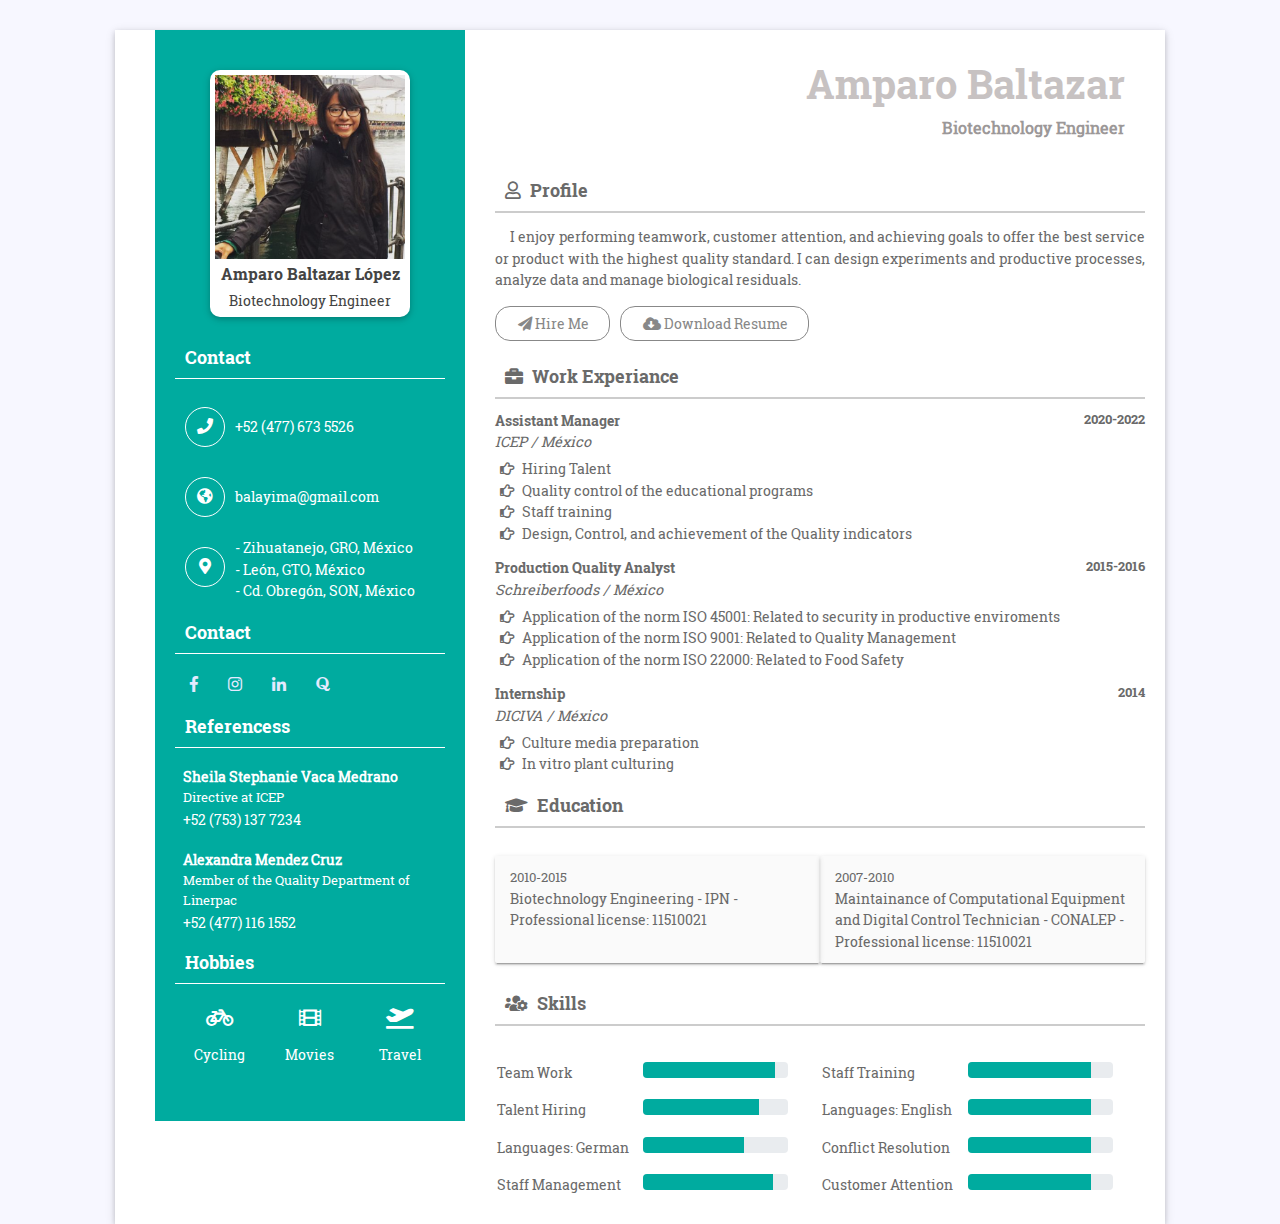
==== index.html @ b7c9c05a "initial commit" ====
<!doctype html>
<html lang="en">

<head>
    <meta charset="utf-8">
    <meta name="viewport" content="width=device-width, initial-scale=1, shrink-to-fit=no">
    <title> Amparo Baltazar López | Biotechnology Engineer</title>

    <link rel="shortcut icon" href="assets/images/fav.jpg">
    <link rel="stylesheet" href="assets/css/bootstrap.min.css">
    <link rel="stylesheet" href="assets/css/fontawsom-all.min.css">
    <link rel="stylesheet" type="text/css" href="assets/css/style.css" />
</head>

<body>
    <div class="container-fluid overcover">
        <div class="container profile-box">
            <div class="row">
                <div class="col-md-4 left-co">
                    <div class="left-side">
                        <div class="profile-info">
                            <img src="./assets/images/profileAmp.png" alt="">
                            <h3>Amparo Baltazar López</h3>
                            <span>Biotechnology Engineer</span>
                        </div>
                        <h4 class="ltitle">Contact</h4>
                        <div class="contact-box pb0">
                            <div class="icon">
                                <i class="fas fa-phone"></i>
                            </div>
                            <div class="detail">
                                +52 (477) 673 5526
                            </div>
                        </div>
                        <div class="contact-box pb0">
                            <div class="icon">
                                <i class="fas fa-globe-americas"></i>
                            </div>
                            <div class="detail">
                                balayima@gmail.com
                            </div>
                        </div>
                        <div class="contact-box">
                            <div class="icon">
                                <i class="fas fa-map-marker-alt"></i>
                            </div>
                            <div class="detail">
                                - Zihuatanejo, GRO, México
                                <br>
                                - León, GTO, México
                                <br>
                                - Cd. Obregón, SON, México
                            </div>
                        </div>
                        <h4 class="ltitle">Contact</h4>
                        <ul class="row social-link no-margin">
                            <a href="https://www.facebook.com/amparo.baltazar.5"><li><i class="fab fa-facebook-f"></i></li></a>
                            <a href="https://www.instagram.com/hammparo/"><li><i class="fab fa-instagram"></i></li></a>
                            <!-- <li><i class="fab fa-google-plus-g"></i></li> -->
                            <a href="https://www.linkedin.com/in/amparo-baltazar-75599abb/?originalSubdomain=mx"><li><i class="fab fa-linkedin-in"></i></li></a>
                            <a href="https://es.quora.com/profile/Amparo-Baltazar-L%C3%B3pez"><li><i class="fab fa-quora"></i></li></a>
                        </ul>
                        <h4 class="ltitle">Referencess</h4>

                        <div class="refer-cov">
                            <b>Sheila Stephanie Vaca Medrano</b>
                            <p>Directive at ICEP</p>
                            <span>+52 (753) 137 7234</span>
                        </div>
                        <div class="refer-cov">
                            <b>Alexandra Mendez Cruz</b>
                            <p>Member of the Quality Department of Linerpac </p>
                            <span>+52 (477) 116 1552</span>
                        </div>
                        <h4 class="ltitle">Hobbies</h4>
                        <ul class="hoby row no-margin">
                            <!-- <li><i class="fas fa-pencil-alt"></i> <br> Writing</li> -->
                            <li><i class="fas fa-bicycle"></i> <br> Cycling</li>
                            <!-- <li><i class="fas fa-futbol"></i> <br> Football</li> -->
                            <li><i class="fas fa-film"></i><br> Movies</li>
                            <li><i class="fas fa-plane-departure"></i> <br>Travel</li>
                            <!-- <li><i class="fas fa-gamepad"></i> <br> Games</li> -->
                            
                        </ul>
                    </div>
                </div>
                <div class="col-md-8 rt-div">
                    <div class="rit-cover">
                        <div class="hotkey">
                            <h1 class="">Amparo Baltazar </h1>
                            <small>Biotechnology Engineer</small>
                        </div>
                        <h2 class="rit-titl"><i class="far fa-user"></i> Profile</h2>
                        <div class="about">
                            <p>
                                I enjoy performing teamwork, customer attention, and achieving goals to offer the best service or product with the highest quality standard.
                                I can design experiments and productive processes, analyze data and manage biological residuals.
                            </p>
                            <div class="btn-ro row no-margin">
                                <ul class="btn-link">
                                    <li>
                                        <a href="mailto:balayima@gmail.com"><i class="fas fa-paper-plane"></i> Hire Me</a>
                                    </li>
                                    <li>
                                        <a href="#"><i class="fas fa-cloud-download-alt"></i> Download Resume</a>
                                    </li>
                                </ul>
                            </div>
                        </div>

                        <h2 class="rit-titl"><i class="fas fa-briefcase"></i> Work Experiance</h2>
                        <div class="work-exp">
                            <h6> Assistant Manager <span>2020-2022</span></h6>
                            <i>ICEP / México</i>
                            <ul>
                                <li><i class="far fa-hand-point-right"></i> Hiring Talent </li>
                                <li><i class="far fa-hand-point-right"></i> Quality control of the educational programs </li>
                                <li><i class="far fa-hand-point-right"></i> Staff training </li>
                                <li><i class="far fa-hand-point-right"></i> Design, Control, and achievement of the Quality indicators </li>
                            </ul>
                        </div>
                        <div class="work-exp">
                            <h6>Production Quality Analyst <span>2015-2016</span></h6>
                            <i>Schreiberfoods / México </i>
                            <ul>
                                <li><i class="far fa-hand-point-right"></i> Application of the norm ISO 45001: Related to security in productive enviroments </li>
                                
                                <li><i class="far fa-hand-point-right"></i> Application of the norm ISO 9001: Related to Quality Management </li>
                                <li><i class="far fa-hand-point-right"></i> Application of the norm ISO 22000: Related to Food Safety </li>
                            </ul>
                        </div>
                        <div class="work-exp">
                            <h6>Internship<span>2014</span></h6>
                            <i>DICIVA / México</i>
                            <ul>
                                <li><i class="far fa-hand-point-right"></i> Culture media preparation

                                </li>
                                <li><i class="far fa-hand-point-right"></i> In vitro plant culturing </li>
                                
                            </ul>
                        </div>

                        <h2 class="rit-titl"><i class="fas fa-graduation-cap"></i> Education</h2>
                        <div class="education">
                            <ul class="row no-margin">
                                <li class="col-md-6"><span>2010-2015</span> <br>
                                    Biotechnology Engineering - IPN - Professional license: 11510021</li>
                                <li class="col-md-6"><span>2007-2010</span> <br>
                                    Maintainance of Computational Equipment and Digital Control Technician - CONALEP - Professional license: 11510021</li>
                                <!-- <li class="col-md-6"><span>2013-2015</span> <br>
                                    Master Degree - Cambridg University</li>
                                <li class="col-md-6"><span>2013-2015</span> <br>
                                    Master Degree - Cambridg University</li> -->
                            </ul>
                        </div>

                        <h2 class="rit-titl"><i class="fas fa-users-cog"></i> Skills</h2>
                        <div class="profess-cover row no-margin">
                            <div class="col-md-6">
                                <div class=" prog-row row">
                                    <div class="col-sm-6">
                                        Team Work
                                    </div>
                                    <div class="col-sm-6">
                                        <div class="progress">
                                            <div class="progress-bar" role="progressbar" style="width: 91%" aria-valuenow="25" aria-valuemin="0" aria-valuemax="100"></div>
                                        </div>
                                    </div>
                                </div>
                            </div>
                            <div class="col-md-6">
                                <div class="row prog-row">
                                    <div class="col-sm-6">
                                        Staff Training
                                    </div>
                                    <div class="col-sm-6">
                                        <div class="progress">
                                            <div class="progress-bar" role="progressbar" style="width: 85%" aria-valuenow="25" aria-valuemin="0" aria-valuemax="100"></div>
                                        </div>
                                    </div>
                                </div>
                            </div>

                            <div class="col-md-6">
                                <div class="row prog-row">
                                    <div class="col-sm-6">
                                        Talent Hiring
                                    </div>
                                    <div class="col-sm-6">
                                        <div class="progress">
                                            <div class="progress-bar" role="progressbar" style="width: 80%" aria-valuenow="25" aria-valuemin="0" aria-valuemax="100"></div>
                                        </div>
                                    </div>
                                </div>
                            </div>
                            <div class="col-md-6">
                                <div class="row prog-row">
                                    <div class="col-sm-6">
                                        Languages: English
                                    </div>
                                    <div class="col-sm-6">
                                        <div class="progress">
                                            <div class="progress-bar" role="progressbar" style="width: 85%" aria-valuenow="25" aria-valuemin="0" aria-valuemax="100"></div>
                                        </div>
                                    </div>
                                </div>
                            </div>
                            <div class="col-md-6">
                                <div class="row prog-row">
                                    <div class="col-sm-6">
                                        Languages: German
                                    </div>
                                    <div class="col-sm-6">
                                        <div class="progress">
                                            <div class="progress-bar" role="progressbar" style="width: 70%" aria-valuenow="25" aria-valuemin="0" aria-valuemax="100"></div>
                                        </div>
                                    </div>
                                </div>
                            </div>
                            <div class="col-md-6">
                                <div class="row prog-row">
                                    <div class="col-sm-6">
                                        Conflict Resolution
                                    </div>
                                    <div class="col-sm-6">
                                        <div class="progress">
                                            <div class="progress-bar" role="progressbar" style="width: 85%" aria-valuenow="25" aria-valuemin="0" aria-valuemax="100"></div>
                                        </div>
                                    </div>
                                </div>
                            </div>
                            <div class="col-md-6">
                                <div class="row prog-row">
                                    <div class="col-sm-6">
                                        Staff Management
                                    </div>
                                    <div class="col-sm-6">
                                        <div class="progress">
                                            <div class="progress-bar" role="progressbar" style="width: 90%" aria-valuenow="25" aria-valuemin="0" aria-valuemax="100"></div>
                                        </div>
                                    </div>
                                </div>
                            </div>
                            <div class="col-md-6">
                                <div class="row prog-row">
                                    <div class="col-sm-6">
                                        Customer Attention
                                    </div>
                                    <div class="col-sm-6">
                                        <div class="progress">
                                            <div class="progress-bar" role="progressbar" style="width: 85%" aria-valuenow="25" aria-valuemin="0" aria-valuemax="100"></div>
                                        </div>
                                    </div>
                                </div>
                            </div>





                        </div>
                    </div>
                </div>
            </div>
        </div>
    </div>
</body>

<script src="assets/js/jquery-3.2.1.min.js"></script>
<script src="assets/js/popper.min.js"></script>
<script src="assets/js/bootstrap.min.js"></script>
<script src="assets/js/script.js"></script>


</html>
---- assets/css/fontawsom-all.min.css ----
/*!
 * Font Awesome Free 5.3.1 by @fontawesome - https://fontawesome.com
 * License - https://fontawesome.com/license/free (Icons: CC BY 4.0, Fonts: SIL OFL 1.1, Code: MIT License)
 */
.fa,.fab,.fal,.far,.fas{-moz-osx-font-smoothing:grayscale;-webkit-font-smoothing:antialiased;display:inline-block;font-style:normal;font-variant:normal;text-rendering:auto;line-height:1}.fa-lg{font-size:1.33333em;line-height:.75em;vertical-align:-.0667em}.fa-xs{font-size:.75em}.fa-sm{font-size:.875em}.fa-1x{font-size:1em}.fa-2x{font-size:2em}.fa-3x{font-size:3em}.fa-4x{font-size:4em}.fa-5x{font-size:5em}.fa-6x{font-size:6em}.fa-7x{font-size:7em}.fa-8x{font-size:8em}.fa-9x{font-size:9em}.fa-10x{font-size:10em}.fa-fw{text-align:center;width:1.25em}.fa-ul{list-style-type:none;margin-left:2.5em;padding-left:0}.fa-ul>li{position:relative}.fa-li{left:-2em;position:absolute;text-align:center;width:2em;line-height:inherit}.fa-border{border:.08em solid #eee;border-radius:.1em;padding:.2em .25em .15em}.fa-pull-left{float:left}.fa-pull-right{float:right}.fa.fa-pull-left,.fab.fa-pull-left,.fal.fa-pull-left,.far.fa-pull-left,.fas.fa-pull-left{margin-right:.3em}.fa.fa-pull-right,.fab.fa-pull-right,.fal.fa-pull-right,.far.fa-pull-right,.fas.fa-pull-right{margin-left:.3em}.fa-spin{animation:fa-spin 2s infinite linear}.fa-pulse{animation:fa-spin 1s infinite steps(8)}@keyframes fa-spin{0%{transform:rotate(0deg)}to{transform:rotate(1turn)}}.fa-rotate-90{-ms-filter:"progid:DXImageTransform.Microsoft.BasicImage(rotation=1)";transform:rotate(90deg)}.fa-rotate-180{-ms-filter:"progid:DXImageTransform.Microsoft.BasicImage(rotation=2)";transform:rotate(180deg)}.fa-rotate-270{-ms-filter:"progid:DXImageTransform.Microsoft.BasicImage(rotation=3)";transform:rotate(270deg)}.fa-flip-horizontal{-ms-filter:"progid:DXImageTransform.Microsoft.BasicImage(rotation=0, mirror=1)";transform:scaleX(-1)}.fa-flip-vertical{transform:scaleY(-1)}.fa-flip-horizontal.fa-flip-vertical,.fa-flip-vertical{-ms-filter:"progid:DXImageTransform.Microsoft.BasicImage(rotation=2, mirror=1)"}.fa-flip-horizontal.fa-flip-vertical{transform:scale(-1)}:root .fa-flip-horizontal,:root .fa-flip-vertical,:root .fa-rotate-90,:root .fa-rotate-180,:root .fa-rotate-270{-webkit-filter:none;filter:none}.fa-stack{display:inline-block;height:2em;line-height:2em;position:relative;vertical-align:middle;width:2em}.fa-stack-1x,.fa-stack-2x{left:0;position:absolute;text-align:center;width:100%}.fa-stack-1x{line-height:inherit}.fa-stack-2x{font-size:2em}.fa-inverse{color:#fff}.fa-500px:before{content:"\f26e"}.fa-accessible-icon:before{content:"\f368"}.fa-accusoft:before{content:"\f369"}.fa-ad:before{content:"\f641"}.fa-address-book:before{content:"\f2b9"}.fa-address-card:before{content:"\f2bb"}.fa-adjust:before{content:"\f042"}.fa-adn:before{content:"\f170"}.fa-adversal:before{content:"\f36a"}.fa-affiliatetheme:before{content:"\f36b"}.fa-air-freshener:before{content:"\f5d0"}.fa-algolia:before{content:"\f36c"}.fa-align-center:before{content:"\f037"}.fa-align-justify:before{content:"\f039"}.fa-align-left:before{content:"\f036"}.fa-align-right:before{content:"\f038"}.fa-alipay:before{content:"\f642"}.fa-allergies:before{content:"\f461"}.fa-amazon:before{content:"\f270"}.fa-amazon-pay:before{content:"\f42c"}.fa-ambulance:before{content:"\f0f9"}.fa-american-sign-language-interpreting:before{content:"\f2a3"}.fa-amilia:before{content:"\f36d"}.fa-anchor:before{content:"\f13d"}.fa-android:before{content:"\f17b"}.fa-angellist:before{content:"\f209"}.fa-angle-double-down:before{content:"\f103"}.fa-angle-double-left:before{content:"\f100"}.fa-angle-double-right:before{content:"\f101"}.fa-angle-double-up:before{content:"\f102"}.fa-angle-down:before{content:"\f107"}.fa-angle-left:before{content:"\f104"}.fa-angle-right:before{content:"\f105"}.fa-angle-up:before{content:"\f106"}.fa-angry:before{content:"\f556"}.fa-angrycreative:before{content:"\f36e"}.fa-angular:before{content:"\f420"}.fa-ankh:before{content:"\f644"}.fa-app-store:before{content:"\f36f"}.fa-app-store-ios:before{content:"\f370"}.fa-apper:before{content:"\f371"}.fa-apple:before{content:"\f179"}.fa-apple-alt:before{content:"\f5d1"}.fa-apple-pay:before{content:"\f415"}.fa-archive:before{content:"\f187"}.fa-archway:before{content:"\f557"}.fa-arrow-alt-circle-down:before{content:"\f358"}.fa-arrow-alt-circle-left:before{content:"\f359"}.fa-arrow-alt-circle-right:before{content:"\f35a"}.fa-arrow-alt-circle-up:before{content:"\f35b"}.fa-arrow-circle-down:before{content:"\f0ab"}.fa-arrow-circle-left:before{content:"\f0a8"}.fa-arrow-circle-right:before{content:"\f0a9"}.fa-arrow-circle-up:before{content:"\f0aa"}.fa-arrow-down:before{content:"\f063"}.fa-arrow-left:before{content:"\f060"}.fa-arrow-right:before{content:"\f061"}.fa-arrow-up:before{content:"\f062"}.fa-arrows-alt:before{content:"\f0b2"}.fa-arrows-alt-h:before{content:"\f337"}.fa-arrows-alt-v:before{content:"\f338"}.fa-assistive-listening-systems:before{content:"\f2a2"}.fa-asterisk:before{content:"\f069"}.fa-asymmetrik:before{content:"\f372"}.fa-at:before{content:"\f1fa"}.fa-atlas:before{content:"\f558"}.fa-atom:before{content:"\f5d2"}.fa-audible:before{content:"\f373"}.fa-audio-description:before{content:"\f29e"}.fa-autoprefixer:before{content:"\f41c"}.fa-avianex:before{content:"\f374"}.fa-aviato:before{content:"\f421"}.fa-award:before{content:"\f559"}.fa-aws:before{content:"\f375"}.fa-backspace:before{content:"\f55a"}.fa-backward:before{content:"\f04a"}.fa-balance-scale:before{content:"\f24e"}.fa-ban:before{content:"\f05e"}.fa-band-aid:before{content:"\f462"}.fa-bandcamp:before{content:"\f2d5"}.fa-barcode:before{content:"\f02a"}.fa-bars:before{content:"\f0c9"}.fa-baseball-ball:before{content:"\f433"}.fa-basketball-ball:before{content:"\f434"}.fa-bath:before{content:"\f2cd"}.fa-battery-empty:before{content:"\f244"}.fa-battery-full:before{content:"\f240"}.fa-battery-half:before{content:"\f242"}.fa-battery-quarter:before{content:"\f243"}.fa-battery-three-quarters:before{content:"\f241"}.fa-bed:before{content:"\f236"}.fa-beer:before{content:"\f0fc"}.fa-behance:before{content:"\f1b4"}.fa-behance-square:before{content:"\f1b5"}.fa-bell:before{content:"\f0f3"}.fa-bell-slash:before{content:"\f1f6"}.fa-bezier-curve:before{content:"\f55b"}.fa-bible:before{content:"\f647"}.fa-bicycle:before{content:"\f206"}.fa-bimobject:before{content:"\f378"}.fa-binoculars:before{content:"\f1e5"}.fa-birthday-cake:before{content:"\f1fd"}.fa-bitbucket:before{content:"\f171"}.fa-bitcoin:before{content:"\f379"}.fa-bity:before{content:"\f37a"}.fa-black-tie:before{content:"\f27e"}.fa-blackberry:before{content:"\f37b"}.fa-blender:before{content:"\f517"}.fa-blind:before{content:"\f29d"}.fa-blogger:before{content:"\f37c"}.fa-blogger-b:before{content:"\f37d"}.fa-bluetooth:before{content:"\f293"}.fa-bluetooth-b:before{content:"\f294"}.fa-bold:before{content:"\f032"}.fa-bolt:before{content:"\f0e7"}.fa-bomb:before{content:"\f1e2"}.fa-bone:before{content:"\f5d7"}.fa-bong:before{content:"\f55c"}.fa-book:before{content:"\f02d"}.fa-book-open:before{content:"\f518"}.fa-book-reader:before{content:"\f5da"}.fa-bookmark:before{content:"\f02e"}.fa-bowling-ball:before{content:"\f436"}.fa-box:before{content:"\f466"}.fa-box-open:before{content:"\f49e"}.fa-boxes:before{content:"\f468"}.fa-braille:before{content:"\f2a1"}.fa-brain:before{content:"\f5dc"}.fa-briefcase:before{content:"\f0b1"}.fa-briefcase-medical:before{content:"\f469"}.fa-broadcast-tower:before{content:"\f519"}.fa-broom:before{content:"\f51a"}.fa-brush:before{content:"\f55d"}.fa-btc:before{content:"\f15a"}.fa-bug:before{content:"\f188"}.fa-building:before{content:"\f1ad"}.fa-bullhorn:before{content:"\f0a1"}.fa-bullseye:before{content:"\f140"}.fa-burn:before{content:"\f46a"}.fa-buromobelexperte:before{content:"\f37f"}.fa-bus:before{content:"\f207"}.fa-bus-alt:before{content:"\f55e"}.fa-business-time:before{content:"\f64a"}.fa-buysellads:before{content:"\f20d"}.fa-calculator:before{content:"\f1ec"}.fa-calendar:before{content:"\f133"}.fa-calendar-alt:before{content:"\f073"}.fa-calendar-check:before{content:"\f274"}.fa-calendar-minus:before{content:"\f272"}.fa-calendar-plus:before{content:"\f271"}.fa-calendar-times:before{content:"\f273"}.fa-camera:before{content:"\f030"}.fa-camera-retro:before{content:"\f083"}.fa-cannabis:before{content:"\f55f"}.fa-capsules:before{content:"\f46b"}.fa-car:before{content:"\f1b9"}.fa-car-alt:before{content:"\f5de"}.fa-car-battery:before{content:"\f5df"}.fa-car-crash:before{content:"\f5e1"}.fa-car-side:before{content:"\f5e4"}.fa-caret-down:before{content:"\f0d7"}.fa-caret-left:before{content:"\f0d9"}.fa-caret-right:before{content:"\f0da"}.fa-caret-square-down:before{content:"\f150"}.fa-caret-square-left:before{content:"\f191"}.fa-caret-square-right:before{content:"\f152"}.fa-caret-square-up:before{content:"\f151"}.fa-caret-up:before{content:"\f0d8"}.fa-cart-arrow-down:before{content:"\f218"}.fa-cart-plus:before{content:"\f217"}.fa-cc-amazon-pay:before{content:"\f42d"}.fa-cc-amex:before{content:"\f1f3"}.fa-cc-apple-pay:before{content:"\f416"}.fa-cc-diners-club:before{content:"\f24c"}.fa-cc-discover:before{content:"\f1f2"}.fa-cc-jcb:before{content:"\f24b"}.fa-cc-mastercard:before{content:"\f1f1"}.fa-cc-paypal:before{content:"\f1f4"}.fa-cc-stripe:before{content:"\f1f5"}.fa-cc-visa:before{content:"\f1f0"}.fa-centercode:before{content:"\f380"}.fa-certificate:before{content:"\f0a3"}.fa-chalkboard:before{content:"\f51b"}.fa-chalkboard-teacher:before{content:"\f51c"}.fa-charging-station:before{content:"\f5e7"}.fa-chart-area:before{content:"\f1fe"}.fa-chart-bar:before{content:"\f080"}.fa-chart-line:before{content:"\f201"}.fa-chart-pie:before{content:"\f200"}.fa-check:before{content:"\f00c"}.fa-check-circle:before{content:"\f058"}.fa-check-double:before{content:"\f560"}.fa-check-square:before{content:"\f14a"}.fa-chess:before{content:"\f439"}.fa-chess-bishop:before{content:"\f43a"}.fa-chess-board:before{content:"\f43c"}.fa-chess-king:before{content:"\f43f"}.fa-chess-knight:before{content:"\f441"}.fa-chess-pawn:before{content:"\f443"}.fa-chess-queen:before{content:"\f445"}.fa-chess-rook:before{content:"\f447"}.fa-chevron-circle-down:before{content:"\f13a"}.fa-chevron-circle-left:before{content:"\f137"}.fa-chevron-circle-right:before{content:"\f138"}.fa-chevron-circle-up:before{content:"\f139"}.fa-chevron-down:before{content:"\f078"}.fa-chevron-left:before{content:"\f053"}.fa-chevron-right:before{content:"\f054"}.fa-chevron-up:before{content:"\f077"}.fa-child:before{content:"\f1ae"}.fa-chrome:before{content:"\f268"}.fa-church:before{content:"\f51d"}.fa-circle:before{content:"\f111"}.fa-circle-notch:before{content:"\f1ce"}.fa-city:before{content:"\f64f"}.fa-clipboard:before{content:"\f328"}.fa-clipboard-check:before{content:"\f46c"}.fa-clipboard-list:before{content:"\f46d"}.fa-clock:before{content:"\f017"}.fa-clone:before{content:"\f24d"}.fa-closed-captioning:before{content:"\f20a"}.fa-cloud:before{content:"\f0c2"}.fa-cloud-download-alt:before{content:"\f381"}.fa-cloud-upload-alt:before{content:"\f382"}.fa-cloudscale:before{content:"\f383"}.fa-cloudsmith:before{content:"\f384"}.fa-cloudversify:before{content:"\f385"}.fa-cocktail:before{content:"\f561"}.fa-code:before{content:"\f121"}.fa-code-branch:before{content:"\f126"}.fa-codepen:before{content:"\f1cb"}.fa-codiepie:before{content:"\f284"}.fa-coffee:before{content:"\f0f4"}.fa-cog:before{content:"\f013"}.fa-cogs:before{content:"\f085"}.fa-coins:before{content:"\f51e"}.fa-columns:before{content:"\f0db"}.fa-comment:before{content:"\f075"}.fa-comment-alt:before{content:"\f27a"}.fa-comment-dollar:before{content:"\f651"}.fa-comment-dots:before{content:"\f4ad"}.fa-comment-slash:before{content:"\f4b3"}.fa-comments:before{content:"\f086"}.fa-comments-dollar:before{content:"\f653"}.fa-compact-disc:before{content:"\f51f"}.fa-compass:before{content:"\f14e"}.fa-compress:before{content:"\f066"}.fa-concierge-bell:before{content:"\f562"}.fa-connectdevelop:before{content:"\f20e"}.fa-contao:before{content:"\f26d"}.fa-cookie:before{content:"\f563"}.fa-cookie-bite:before{content:"\f564"}.fa-copy:before{content:"\f0c5"}.fa-copyright:before{content:"\f1f9"}.fa-couch:before{content:"\f4b8"}.fa-cpanel:before{content:"\f388"}.fa-creative-commons:before{content:"\f25e"}.fa-creative-commons-by:before{content:"\f4e7"}.fa-creative-commons-nc:before{content:"\f4e8"}.fa-creative-commons-nc-eu:before{content:"\f4e9"}.fa-creative-commons-nc-jp:before{content:"\f4ea"}.fa-creative-commons-nd:before{content:"\f4eb"}.fa-creative-commons-pd:before{content:"\f4ec"}.fa-creative-commons-pd-alt:before{content:"\f4ed"}.fa-creative-commons-remix:before{content:"\f4ee"}.fa-creative-commons-sa:before{content:"\f4ef"}.fa-creative-commons-sampling:before{content:"\f4f0"}.fa-creative-commons-sampling-plus:before{content:"\f4f1"}.fa-creative-commons-share:before{content:"\f4f2"}.fa-credit-card:before{content:"\f09d"}.fa-crop:before{content:"\f125"}.fa-crop-alt:before{content:"\f565"}.fa-cross:before{content:"\f654"}.fa-crosshairs:before{content:"\f05b"}.fa-crow:before{content:"\f520"}.fa-crown:before{content:"\f521"}.fa-css3:before{content:"\f13c"}.fa-css3-alt:before{content:"\f38b"}.fa-cube:before{content:"\f1b2"}.fa-cubes:before{content:"\f1b3"}.fa-cut:before{content:"\f0c4"}.fa-cuttlefish:before{content:"\f38c"}.fa-d-and-d:before{content:"\f38d"}.fa-dashcube:before{content:"\f210"}.fa-database:before{content:"\f1c0"}.fa-deaf:before{content:"\f2a4"}.fa-delicious:before{content:"\f1a5"}.fa-deploydog:before{content:"\f38e"}.fa-deskpro:before{content:"\f38f"}.fa-desktop:before{content:"\f108"}.fa-deviantart:before{content:"\f1bd"}.fa-dharmachakra:before{content:"\f655"}.fa-diagnoses:before{content:"\f470"}.fa-dice:before{content:"\f522"}.fa-dice-five:before{content:"\f523"}.fa-dice-four:before{content:"\f524"}.fa-dice-one:before{content:"\f525"}.fa-dice-six:before{content:"\f526"}.fa-dice-three:before{content:"\f527"}.fa-dice-two:before{content:"\f528"}.fa-digg:before{content:"\f1a6"}.fa-digital-ocean:before{content:"\f391"}.fa-digital-tachograph:before{content:"\f566"}.fa-directions:before{content:"\f5eb"}.fa-discord:before{content:"\f392"}.fa-discourse:before{content:"\f393"}.fa-divide:before{content:"\f529"}.fa-dizzy:before{content:"\f567"}.fa-dna:before{content:"\f471"}.fa-dochub:before{content:"\f394"}.fa-docker:before{content:"\f395"}.fa-dollar-sign:before{content:"\f155"}.fa-dolly:before{content:"\f472"}.fa-dolly-flatbed:before{content:"\f474"}.fa-donate:before{content:"\f4b9"}.fa-door-closed:before{content:"\f52a"}.fa-door-open:before{content:"\f52b"}.fa-dot-circle:before{content:"\f192"}.fa-dove:before{content:"\f4ba"}.fa-download:before{content:"\f019"}.fa-draft2digital:before{content:"\f396"}.fa-drafting-compass:before{content:"\f568"}.fa-draw-polygon:before{content:"\f5ee"}.fa-dribbble:before{content:"\f17d"}.fa-dribbble-square:before{content:"\f397"}.fa-dropbox:before{content:"\f16b"}.fa-drum:before{content:"\f569"}.fa-drum-steelpan:before{content:"\f56a"}.fa-drupal:before{content:"\f1a9"}.fa-dumbbell:before{content:"\f44b"}.fa-dyalog:before{content:"\f399"}.fa-earlybirds:before{content:"\f39a"}.fa-ebay:before{content:"\f4f4"}.fa-edge:before{content:"\f282"}.fa-edit:before{content:"\f044"}.fa-eject:before{content:"\f052"}.fa-elementor:before{content:"\f430"}.fa-ellipsis-h:before{content:"\f141"}.fa-ellipsis-v:before{content:"\f142"}.fa-ello:before{content:"\f5f1"}.fa-ember:before{content:"\f423"}.fa-empire:before{content:"\f1d1"}.fa-envelope:before{content:"\f0e0"}.fa-envelope-open:before{content:"\f2b6"}.fa-envelope-open-text:before{content:"\f658"}.fa-envelope-square:before{content:"\f199"}.fa-envira:before{content:"\f299"}.fa-equals:before{content:"\f52c"}.fa-eraser:before{content:"\f12d"}.fa-erlang:before{content:"\f39d"}.fa-ethereum:before{content:"\f42e"}.fa-etsy:before{content:"\f2d7"}.fa-euro-sign:before{content:"\f153"}.fa-exchange-alt:before{content:"\f362"}.fa-exclamation:before{content:"\f12a"}.fa-exclamation-circle:before{content:"\f06a"}.fa-exclamation-triangle:before{content:"\f071"}.fa-expand:before{content:"\f065"}.fa-expand-arrows-alt:before{content:"\f31e"}.fa-expeditedssl:before{content:"\f23e"}.fa-external-link-alt:before{content:"\f35d"}.fa-external-link-square-alt:before{content:"\f360"}.fa-eye:before{content:"\f06e"}.fa-eye-dropper:before{content:"\f1fb"}.fa-eye-slash:before{content:"\f070"}.fa-facebook:before{content:"\f09a"}.fa-facebook-f:before{content:"\f39e"}.fa-facebook-messenger:before{content:"\f39f"}.fa-facebook-square:before{content:"\f082"}.fa-fast-backward:before{content:"\f049"}.fa-fast-forward:before{content:"\f050"}.fa-fax:before{content:"\f1ac"}.fa-feather:before{content:"\f52d"}.fa-feather-alt:before{content:"\f56b"}.fa-female:before{content:"\f182"}.fa-fighter-jet:before{content:"\f0fb"}.fa-file:before{content:"\f15b"}.fa-file-alt:before{content:"\f15c"}.fa-file-archive:before{content:"\f1c6"}.fa-file-audio:before{content:"\f1c7"}.fa-file-code:before{content:"\f1c9"}.fa-file-contract:before{content:"\f56c"}.fa-file-download:before{content:"\f56d"}.fa-file-excel:before{content:"\f1c3"}.fa-file-export:before{content:"\f56e"}.fa-file-image:before{content:"\f1c5"}.fa-file-import:before{content:"\f56f"}.fa-file-invoice:before{content:"\f570"}.fa-file-invoice-dollar:before{content:"\f571"}.fa-file-medical:before{content:"\f477"}.fa-file-medical-alt:before{content:"\f478"}.fa-file-pdf:before{content:"\f1c1"}.fa-file-powerpoint:before{content:"\f1c4"}.fa-file-prescription:before{content:"\f572"}.fa-file-signature:before{content:"\f573"}.fa-file-upload:before{content:"\f574"}.fa-file-video:before{content:"\f1c8"}.fa-file-word:before{content:"\f1c2"}.fa-fill:before{content:"\f575"}.fa-fill-drip:before{content:"\f576"}.fa-film:before{content:"\f008"}.fa-filter:before{content:"\f0b0"}.fa-fingerprint:before{content:"\f577"}.fa-fire:before{content:"\f06d"}.fa-fire-extinguisher:before{content:"\f134"}.fa-firefox:before{content:"\f269"}.fa-first-aid:before{content:"\f479"}.fa-first-order:before{content:"\f2b0"}.fa-first-order-alt:before{content:"\f50a"}.fa-firstdraft:before{content:"\f3a1"}.fa-fish:before{content:"\f578"}.fa-flag:before{content:"\f024"}.fa-flag-checkered:before{content:"\f11e"}.fa-flask:before{content:"\f0c3"}.fa-flickr:before{content:"\f16e"}.fa-flipboard:before{content:"\f44d"}.fa-flushed:before{content:"\f579"}.fa-fly:before{content:"\f417"}.fa-folder:before{content:"\f07b"}.fa-folder-minus:before{content:"\f65d"}.fa-folder-open:before{content:"\f07c"}.fa-folder-plus:before{content:"\f65e"}.fa-font:before{content:"\f031"}.fa-font-awesome:before{content:"\f2b4"}.fa-font-awesome-alt:before{content:"\f35c"}.fa-font-awesome-flag:before{content:"\f425"}.fa-font-awesome-logo-full:before{content:"\f4e6"}.fa-fonticons:before{content:"\f280"}.fa-fonticons-fi:before{content:"\f3a2"}.fa-football-ball:before{content:"\f44e"}.fa-fort-awesome:before{content:"\f286"}.fa-fort-awesome-alt:before{content:"\f3a3"}.fa-forumbee:before{content:"\f211"}.fa-forward:before{content:"\f04e"}.fa-foursquare:before{content:"\f180"}.fa-free-code-camp:before{content:"\f2c5"}.fa-freebsd:before{content:"\f3a4"}.fa-frog:before{content:"\f52e"}.fa-frown:before{content:"\f119"}.fa-frown-open:before{content:"\f57a"}.fa-fulcrum:before{content:"\f50b"}.fa-funnel-dollar:before{content:"\f662"}.fa-futbol:before{content:"\f1e3"}.fa-galactic-republic:before{content:"\f50c"}.fa-galactic-senate:before{content:"\f50d"}.fa-gamepad:before{content:"\f11b"}.fa-gas-pump:before{content:"\f52f"}.fa-gavel:before{content:"\f0e3"}.fa-gem:before{content:"\f3a5"}.fa-genderless:before{content:"\f22d"}.fa-get-pocket:before{content:"\f265"}.fa-gg:before{content:"\f260"}.fa-gg-circle:before{content:"\f261"}.fa-gift:before{content:"\f06b"}.fa-git:before{content:"\f1d3"}.fa-git-square:before{content:"\f1d2"}.fa-github:before{content:"\f09b"}.fa-github-alt:before{content:"\f113"}.fa-github-square:before{content:"\f092"}.fa-gitkraken:before{content:"\f3a6"}.fa-gitlab:before{content:"\f296"}.fa-gitter:before{content:"\f426"}.fa-glass-martini:before{content:"\f000"}.fa-glass-martini-alt:before{content:"\f57b"}.fa-glasses:before{content:"\f530"}.fa-glide:before{content:"\f2a5"}.fa-glide-g:before{content:"\f2a6"}.fa-globe:before{content:"\f0ac"}.fa-globe-africa:before{content:"\f57c"}.fa-globe-americas:before{content:"\f57d"}.fa-globe-asia:before{content:"\f57e"}.fa-gofore:before{content:"\f3a7"}.fa-golf-ball:before{content:"\f450"}.fa-goodreads:before{content:"\f3a8"}.fa-goodreads-g:before{content:"\f3a9"}.fa-google:before{content:"\f1a0"}.fa-google-drive:before{content:"\f3aa"}.fa-google-play:before{content:"\f3ab"}.fa-google-plus:before{content:"\f2b3"}.fa-google-plus-g:before{content:"\f0d5"}.fa-google-plus-square:before{content:"\f0d4"}.fa-google-wallet:before{content:"\f1ee"}.fa-gopuram:before{content:"\f664"}.fa-graduation-cap:before{content:"\f19d"}.fa-gratipay:before{content:"\f184"}.fa-grav:before{content:"\f2d6"}.fa-greater-than:before{content:"\f531"}.fa-greater-than-equal:before{content:"\f532"}.fa-grimace:before{content:"\f57f"}.fa-grin:before{content:"\f580"}.fa-grin-alt:before{content:"\f581"}.fa-grin-beam:before{content:"\f582"}.fa-grin-beam-sweat:before{content:"\f583"}.fa-grin-hearts:before{content:"\f584"}.fa-grin-squint:before{content:"\f585"}.fa-grin-squint-tears:before{content:"\f586"}.fa-grin-stars:before{content:"\f587"}.fa-grin-tears:before{content:"\f588"}.fa-grin-tongue:before{content:"\f589"}.fa-grin-tongue-squint:before{content:"\f58a"}.fa-grin-tongue-wink:before{content:"\f58b"}.fa-grin-wink:before{content:"\f58c"}.fa-grip-horizontal:before{content:"\f58d"}.fa-grip-vertical:before{content:"\f58e"}.fa-gripfire:before{content:"\f3ac"}.fa-grunt:before{content:"\f3ad"}.fa-gulp:before{content:"\f3ae"}.fa-h-square:before{content:"\f0fd"}.fa-hacker-news:before{content:"\f1d4"}.fa-hacker-news-square:before{content:"\f3af"}.fa-hackerrank:before{content:"\f5f7"}.fa-hamsa:before{content:"\f665"}.fa-hand-holding:before{content:"\f4bd"}.fa-hand-holding-heart:before{content:"\f4be"}.fa-hand-holding-usd:before{content:"\f4c0"}.fa-hand-lizard:before{content:"\f258"}.fa-hand-paper:before{content:"\f256"}.fa-hand-peace:before{content:"\f25b"}.fa-hand-point-down:before{content:"\f0a7"}.fa-hand-point-left:before{content:"\f0a5"}.fa-hand-point-right:before{content:"\f0a4"}.fa-hand-point-up:before{content:"\f0a6"}.fa-hand-pointer:before{content:"\f25a"}.fa-hand-rock:before{content:"\f255"}.fa-hand-scissors:before{content:"\f257"}.fa-hand-spock:before{content:"\f259"}.fa-hands:before{content:"\f4c2"}.fa-hands-helping:before{content:"\f4c4"}.fa-handshake:before{content:"\f2b5"}.fa-hashtag:before{content:"\f292"}.fa-haykal:before{content:"\f666"}.fa-hdd:before{content:"\f0a0"}.fa-heading:before{content:"\f1dc"}.fa-headphones:before{content:"\f025"}.fa-headphones-alt:before{content:"\f58f"}.fa-headset:before{content:"\f590"}.fa-heart:before{content:"\f004"}.fa-heartbeat:before{content:"\f21e"}.fa-helicopter:before{content:"\f533"}.fa-highlighter:before{content:"\f591"}.fa-hips:before{content:"\f452"}.fa-hire-a-helper:before{content:"\f3b0"}.fa-history:before{content:"\f1da"}.fa-hockey-puck:before{content:"\f453"}.fa-home:before{content:"\f015"}.fa-hooli:before{content:"\f427"}.fa-hornbill:before{content:"\f592"}.fa-hospital:before{content:"\f0f8"}.fa-hospital-alt:before{content:"\f47d"}.fa-hospital-symbol:before{content:"\f47e"}.fa-hot-tub:before{content:"\f593"}.fa-hotel:before{content:"\f594"}.fa-hotjar:before{content:"\f3b1"}.fa-hourglass:before{content:"\f254"}.fa-hourglass-end:before{content:"\f253"}.fa-hourglass-half:before{content:"\f252"}.fa-hourglass-start:before{content:"\f251"}.fa-houzz:before{content:"\f27c"}.fa-html5:before{content:"\f13b"}.fa-hubspot:before{content:"\f3b2"}.fa-i-cursor:before{content:"\f246"}.fa-id-badge:before{content:"\f2c1"}.fa-id-card:before{content:"\f2c2"}.fa-id-card-alt:before{content:"\f47f"}.fa-image:before{content:"\f03e"}.fa-images:before{content:"\f302"}.fa-imdb:before{content:"\f2d8"}.fa-inbox:before{content:"\f01c"}.fa-indent:before{content:"\f03c"}.fa-industry:before{content:"\f275"}.fa-infinity:before{content:"\f534"}.fa-info:before{content:"\f129"}.fa-info-circle:before{content:"\f05a"}.fa-instagram:before{content:"\f16d"}.fa-internet-explorer:before{content:"\f26b"}.fa-ioxhost:before{content:"\f208"}.fa-italic:before{content:"\f033"}.fa-itunes:before{content:"\f3b4"}.fa-itunes-note:before{content:"\f3b5"}.fa-java:before{content:"\f4e4"}.fa-jedi:before{content:"\f669"}.fa-jedi-order:before{content:"\f50e"}.fa-jenkins:before{content:"\f3b6"}.fa-joget:before{content:"\f3b7"}.fa-joint:before{content:"\f595"}.fa-joomla:before{content:"\f1aa"}.fa-journal-whills:before{content:"\f66a"}.fa-js:before{content:"\f3b8"}.fa-js-square:before{content:"\f3b9"}.fa-jsfiddle:before{content:"\f1cc"}.fa-kaaba:before{content:"\f66b"}.fa-kaggle:before{content:"\f5fa"}.fa-key:before{content:"\f084"}.fa-keybase:before{content:"\f4f5"}.fa-keyboard:before{content:"\f11c"}.fa-keycdn:before{content:"\f3ba"}.fa-khanda:before{content:"\f66d"}.fa-kickstarter:before{content:"\f3bb"}.fa-kickstarter-k:before{content:"\f3bc"}.fa-kiss:before{content:"\f596"}.fa-kiss-beam:before{content:"\f597"}.fa-kiss-wink-heart:before{content:"\f598"}.fa-kiwi-bird:before{content:"\f535"}.fa-korvue:before{content:"\f42f"}.fa-landmark:before{content:"\f66f"}.fa-language:before{content:"\f1ab"}.fa-laptop:before{content:"\f109"}.fa-laptop-code:before{content:"\f5fc"}.fa-laravel:before{content:"\f3bd"}.fa-lastfm:before{content:"\f202"}.fa-lastfm-square:before{content:"\f203"}.fa-laugh:before{content:"\f599"}.fa-laugh-beam:before{content:"\f59a"}.fa-laugh-squint:before{content:"\f59b"}.fa-laugh-wink:before{content:"\f59c"}.fa-layer-group:before{content:"\f5fd"}.fa-leaf:before{content:"\f06c"}.fa-leanpub:before{content:"\f212"}.fa-lemon:before{content:"\f094"}.fa-less:before{content:"\f41d"}.fa-less-than:before{content:"\f536"}.fa-less-than-equal:before{content:"\f537"}.fa-level-down-alt:before{content:"\f3be"}.fa-level-up-alt:before{content:"\f3bf"}.fa-life-ring:before{content:"\f1cd"}.fa-lightbulb:before{content:"\f0eb"}.fa-line:before{content:"\f3c0"}.fa-link:before{content:"\f0c1"}.fa-linkedin:before{content:"\f08c"}.fa-linkedin-in:before{content:"\f0e1"}.fa-linode:before{content:"\f2b8"}.fa-linux:before{content:"\f17c"}.fa-lira-sign:before{content:"\f195"}.fa-list:before{content:"\f03a"}.fa-list-alt:before{content:"\f022"}.fa-list-ol:before{content:"\f0cb"}.fa-list-ul:before{content:"\f0ca"}.fa-location-arrow:before{content:"\f124"}.fa-lock:before{content:"\f023"}.fa-lock-open:before{content:"\f3c1"}.fa-long-arrow-alt-down:before{content:"\f309"}.fa-long-arrow-alt-left:before{content:"\f30a"}.fa-long-arrow-alt-right:before{content:"\f30b"}.fa-long-arrow-alt-up:before{content:"\f30c"}.fa-low-vision:before{content:"\f2a8"}.fa-luggage-cart:before{content:"\f59d"}.fa-lyft:before{content:"\f3c3"}.fa-magento:before{content:"\f3c4"}.fa-magic:before{content:"\f0d0"}.fa-magnet:before{content:"\f076"}.fa-mail-bulk:before{content:"\f674"}.fa-mailchimp:before{content:"\f59e"}.fa-male:before{content:"\f183"}.fa-mandalorian:before{content:"\f50f"}.fa-map:before{content:"\f279"}.fa-map-marked:before{content:"\f59f"}.fa-map-marked-alt:before{content:"\f5a0"}.fa-map-marker:before{content:"\f041"}.fa-map-marker-alt:before{content:"\f3c5"}.fa-map-pin:before{content:"\f276"}.fa-map-signs:before{content:"\f277"}.fa-markdown:before{content:"\f60f"}.fa-marker:before{content:"\f5a1"}.fa-mars:before{content:"\f222"}.fa-mars-double:before{content:"\f227"}.fa-mars-stroke:before{content:"\f229"}.fa-mars-stroke-h:before{content:"\f22b"}.fa-mars-stroke-v:before{content:"\f22a"}.fa-mastodon:before{content:"\f4f6"}.fa-maxcdn:before{content:"\f136"}.fa-medal:before{content:"\f5a2"}.fa-medapps:before{content:"\f3c6"}.fa-medium:before{content:"\f23a"}.fa-medium-m:before{content:"\f3c7"}.fa-medkit:before{content:"\f0fa"}.fa-medrt:before{content:"\f3c8"}.fa-meetup:before{content:"\f2e0"}.fa-megaport:before{content:"\f5a3"}.fa-meh:before{content:"\f11a"}.fa-meh-blank:before{content:"\f5a4"}.fa-meh-rolling-eyes:before{content:"\f5a5"}.fa-memory:before{content:"\f538"}.fa-menorah:before{content:"\f676"}.fa-mercury:before{content:"\f223"}.fa-microchip:before{content:"\f2db"}.fa-microphone:before{content:"\f130"}.fa-microphone-alt:before{content:"\f3c9"}.fa-microphone-alt-slash:before{content:"\f539"}.fa-microphone-slash:before{content:"\f131"}.fa-microscope:before{content:"\f610"}.fa-microsoft:before{content:"\f3ca"}.fa-minus:before{content:"\f068"}.fa-minus-circle:before{content:"\f056"}.fa-minus-square:before{content:"\f146"}.fa-mix:before{content:"\f3cb"}.fa-mixcloud:before{content:"\f289"}.fa-mizuni:before{content:"\f3cc"}.fa-mobile:before{content:"\f10b"}.fa-mobile-alt:before{content:"\f3cd"}.fa-modx:before{content:"\f285"}.fa-monero:before{content:"\f3d0"}.fa-money-bill:before{content:"\f0d6"}.fa-money-bill-alt:before{content:"\f3d1"}.fa-money-bill-wave:before{content:"\f53a"}.fa-money-bill-wave-alt:before{content:"\f53b"}.fa-money-check:before{content:"\f53c"}.fa-money-check-alt:before{content:"\f53d"}.fa-monument:before{content:"\f5a6"}.fa-moon:before{content:"\f186"}.fa-mortar-pestle:before{content:"\f5a7"}.fa-mosque:before{content:"\f678"}.fa-motorcycle:before{content:"\f21c"}.fa-mouse-pointer:before{content:"\f245"}.fa-music:before{content:"\f001"}.fa-napster:before{content:"\f3d2"}.fa-neos:before{content:"\f612"}.fa-neuter:before{content:"\f22c"}.fa-newspaper:before{content:"\f1ea"}.fa-nimblr:before{content:"\f5a8"}.fa-nintendo-switch:before{content:"\f418"}.fa-node:before{content:"\f419"}.fa-node-js:before{content:"\f3d3"}.fa-not-equal:before{content:"\f53e"}.fa-notes-medical:before{content:"\f481"}.fa-npm:before{content:"\f3d4"}.fa-ns8:before{content:"\f3d5"}.fa-nutritionix:before{content:"\f3d6"}.fa-object-group:before{content:"\f247"}.fa-object-ungroup:before{content:"\f248"}.fa-odnoklassniki:before{content:"\f263"}.fa-odnoklassniki-square:before{content:"\f264"}.fa-oil-can:before{content:"\f613"}.fa-old-republic:before{content:"\f510"}.fa-om:before{content:"\f679"}.fa-opencart:before{content:"\f23d"}.fa-openid:before{content:"\f19b"}.fa-opera:before{content:"\f26a"}.fa-optin-monster:before{content:"\f23c"}.fa-osi:before{content:"\f41a"}.fa-outdent:before{content:"\f03b"}.fa-page4:before{content:"\f3d7"}.fa-pagelines:before{content:"\f18c"}.fa-paint-brush:before{content:"\f1fc"}.fa-paint-roller:before{content:"\f5aa"}.fa-palette:before{content:"\f53f"}.fa-palfed:before{content:"\f3d8"}.fa-pallet:before{content:"\f482"}.fa-paper-plane:before{content:"\f1d8"}.fa-paperclip:before{content:"\f0c6"}.fa-parachute-box:before{content:"\f4cd"}.fa-paragraph:before{content:"\f1dd"}.fa-parking:before{content:"\f540"}.fa-passport:before{content:"\f5ab"}.fa-pastafarianism:before{content:"\f67b"}.fa-paste:before{content:"\f0ea"}.fa-patreon:before{content:"\f3d9"}.fa-pause:before{content:"\f04c"}.fa-pause-circle:before{content:"\f28b"}.fa-paw:before{content:"\f1b0"}.fa-paypal:before{content:"\f1ed"}.fa-peace:before{content:"\f67c"}.fa-pen:before{content:"\f304"}.fa-pen-alt:before{content:"\f305"}.fa-pen-fancy:before{content:"\f5ac"}.fa-pen-nib:before{content:"\f5ad"}.fa-pen-square:before{content:"\f14b"}.fa-pencil-alt:before{content:"\f303"}.fa-pencil-ruler:before{content:"\f5ae"}.fa-people-carry:before{content:"\f4ce"}.fa-percent:before{content:"\f295"}.fa-percentage:before{content:"\f541"}.fa-periscope:before{content:"\f3da"}.fa-phabricator:before{content:"\f3db"}.fa-phoenix-framework:before{content:"\f3dc"}.fa-phoenix-squadron:before{content:"\f511"}.fa-phone:before{content:"\f095"}.fa-phone-slash:before{content:"\f3dd"}.fa-phone-square:before{content:"\f098"}.fa-phone-volume:before{content:"\f2a0"}.fa-php:before{content:"\f457"}.fa-pied-piper:before{content:"\f2ae"}.fa-pied-piper-alt:before{content:"\f1a8"}.fa-pied-piper-hat:before{content:"\f4e5"}.fa-pied-piper-pp:before{content:"\f1a7"}.fa-piggy-bank:before{content:"\f4d3"}.fa-pills:before{content:"\f484"}.fa-pinterest:before{content:"\f0d2"}.fa-pinterest-p:before{content:"\f231"}.fa-pinterest-square:before{content:"\f0d3"}.fa-place-of-worship:before{content:"\f67f"}.fa-plane:before{content:"\f072"}.fa-plane-arrival:before{content:"\f5af"}.fa-plane-departure:before{content:"\f5b0"}.fa-play:before{content:"\f04b"}.fa-play-circle:before{content:"\f144"}.fa-playstation:before{content:"\f3df"}.fa-plug:before{content:"\f1e6"}.fa-plus:before{content:"\f067"}.fa-plus-circle:before{content:"\f055"}.fa-plus-square:before{content:"\f0fe"}.fa-podcast:before{content:"\f2ce"}.fa-poll:before{content:"\f681"}.fa-poll-h:before{content:"\f682"}.fa-poo:before{content:"\f2fe"}.fa-poop:before{content:"\f619"}.fa-portrait:before{content:"\f3e0"}.fa-pound-sign:before{content:"\f154"}.fa-power-off:before{content:"\f011"}.fa-pray:before{content:"\f683"}.fa-praying-hands:before{content:"\f684"}.fa-prescription:before{content:"\f5b1"}.fa-prescription-bottle:before{content:"\f485"}.fa-prescription-bottle-alt:before{content:"\f486"}.fa-print:before{content:"\f02f"}.fa-procedures:before{content:"\f487"}.fa-product-hunt:before{content:"\f288"}.fa-project-diagram:before{content:"\f542"}.fa-pushed:before{content:"\f3e1"}.fa-puzzle-piece:before{content:"\f12e"}.fa-python:before{content:"\f3e2"}.fa-qq:before{content:"\f1d6"}.fa-qrcode:before{content:"\f029"}.fa-question:before{content:"\f128"}.fa-question-circle:before{content:"\f059"}.fa-quidditch:before{content:"\f458"}.fa-quinscape:before{content:"\f459"}.fa-quora:before{content:"\f2c4"}.fa-quote-left:before{content:"\f10d"}.fa-quote-right:before{content:"\f10e"}.fa-quran:before{content:"\f687"}.fa-r-project:before{content:"\f4f7"}.fa-random:before{content:"\f074"}.fa-ravelry:before{content:"\f2d9"}.fa-react:before{content:"\f41b"}.fa-readme:before{content:"\f4d5"}.fa-rebel:before{content:"\f1d0"}.fa-receipt:before{content:"\f543"}.fa-recycle:before{content:"\f1b8"}.fa-red-river:before{content:"\f3e3"}.fa-reddit:before{content:"\f1a1"}.fa-reddit-alien:before{content:"\f281"}.fa-reddit-square:before{content:"\f1a2"}.fa-redo:before{content:"\f01e"}.fa-redo-alt:before{content:"\f2f9"}.fa-registered:before{content:"\f25d"}.fa-rendact:before{content:"\f3e4"}.fa-renren:before{content:"\f18b"}.fa-reply:before{content:"\f3e5"}.fa-reply-all:before{content:"\f122"}.fa-replyd:before{content:"\f3e6"}.fa-researchgate:before{content:"\f4f8"}.fa-resolving:before{content:"\f3e7"}.fa-retweet:before{content:"\f079"}.fa-rev:before{content:"\f5b2"}.fa-ribbon:before{content:"\f4d6"}.fa-road:before{content:"\f018"}.fa-robot:before{content:"\f544"}.fa-rocket:before{content:"\f135"}.fa-rocketchat:before{content:"\f3e8"}.fa-rockrms:before{content:"\f3e9"}.fa-route:before{content:"\f4d7"}.fa-rss:before{content:"\f09e"}.fa-rss-square:before{content:"\f143"}.fa-ruble-sign:before{content:"\f158"}.fa-ruler:before{content:"\f545"}.fa-ruler-combined:before{content:"\f546"}.fa-ruler-horizontal:before{content:"\f547"}.fa-ruler-vertical:before{content:"\f548"}.fa-rupee-sign:before{content:"\f156"}.fa-sad-cry:before{content:"\f5b3"}.fa-sad-tear:before{content:"\f5b4"}.fa-safari:before{content:"\f267"}.fa-sass:before{content:"\f41e"}.fa-save:before{content:"\f0c7"}.fa-schlix:before{content:"\f3ea"}.fa-school:before{content:"\f549"}.fa-screwdriver:before{content:"\f54a"}.fa-scribd:before{content:"\f28a"}.fa-search:before{content:"\f002"}.fa-search-dollar:before{content:"\f688"}.fa-search-location:before{content:"\f689"}.fa-search-minus:before{content:"\f010"}.fa-search-plus:before{content:"\f00e"}.fa-searchengin:before{content:"\f3eb"}.fa-seedling:before{content:"\f4d8"}.fa-sellcast:before{content:"\f2da"}.fa-sellsy:before{content:"\f213"}.fa-server:before{content:"\f233"}.fa-servicestack:before{content:"\f3ec"}.fa-shapes:before{content:"\f61f"}.fa-share:before{content:"\f064"}.fa-share-alt:before{content:"\f1e0"}.fa-share-alt-square:before{content:"\f1e1"}.fa-share-square:before{content:"\f14d"}.fa-shekel-sign:before{content:"\f20b"}.fa-shield-alt:before{content:"\f3ed"}.fa-ship:before{content:"\f21a"}.fa-shipping-fast:before{content:"\f48b"}.fa-shirtsinbulk:before{content:"\f214"}.fa-shoe-prints:before{content:"\f54b"}.fa-shopping-bag:before{content:"\f290"}.fa-shopping-basket:before{content:"\f291"}.fa-shopping-cart:before{content:"\f07a"}.fa-shopware:before{content:"\f5b5"}.fa-shower:before{content:"\f2cc"}.fa-shuttle-van:before{content:"\f5b6"}.fa-sign:before{content:"\f4d9"}.fa-sign-in-alt:before{content:"\f2f6"}.fa-sign-language:before{content:"\f2a7"}.fa-sign-out-alt:before{content:"\f2f5"}.fa-signal:before{content:"\f012"}.fa-signature:before{content:"\f5b7"}.fa-simplybuilt:before{content:"\f215"}.fa-sistrix:before{content:"\f3ee"}.fa-sitemap:before{content:"\f0e8"}.fa-sith:before{content:"\f512"}.fa-skull:before{content:"\f54c"}.fa-skyatlas:before{content:"\f216"}.fa-skype:before{content:"\f17e"}.fa-slack:before{content:"\f198"}.fa-slack-hash:before{content:"\f3ef"}.fa-sliders-h:before{content:"\f1de"}.fa-slideshare:before{content:"\f1e7"}.fa-smile:before{content:"\f118"}.fa-smile-beam:before{content:"\f5b8"}.fa-smile-wink:before{content:"\f4da"}.fa-smoking:before{content:"\f48d"}.fa-smoking-ban:before{content:"\f54d"}.fa-snapchat:before{content:"\f2ab"}.fa-snapchat-ghost:before{content:"\f2ac"}.fa-snapchat-square:before{content:"\f2ad"}.fa-snowflake:before{content:"\f2dc"}.fa-socks:before{content:"\f696"}.fa-solar-panel:before{content:"\f5ba"}.fa-sort:before{content:"\f0dc"}.fa-sort-alpha-down:before{content:"\f15d"}.fa-sort-alpha-up:before{content:"\f15e"}.fa-sort-amount-down:before{content:"\f160"}.fa-sort-amount-up:before{content:"\f161"}.fa-sort-down:before{content:"\f0dd"}.fa-sort-numeric-down:before{content:"\f162"}.fa-sort-numeric-up:before{content:"\f163"}.fa-sort-up:before{content:"\f0de"}.fa-soundcloud:before{content:"\f1be"}.fa-spa:before{content:"\f5bb"}.fa-space-shuttle:before{content:"\f197"}.fa-speakap:before{content:"\f3f3"}.fa-spinner:before{content:"\f110"}.fa-splotch:before{content:"\f5bc"}.fa-spotify:before{content:"\f1bc"}.fa-spray-can:before{content:"\f5bd"}.fa-square:before{content:"\f0c8"}.fa-square-full:before{content:"\f45c"}.fa-square-root-alt:before{content:"\f698"}.fa-squarespace:before{content:"\f5be"}.fa-stack-exchange:before{content:"\f18d"}.fa-stack-overflow:before{content:"\f16c"}.fa-stamp:before{content:"\f5bf"}.fa-star:before{content:"\f005"}.fa-star-and-crescent:before{content:"\f699"}.fa-star-half:before{content:"\f089"}.fa-star-half-alt:before{content:"\f5c0"}.fa-star-of-david:before{content:"\f69a"}.fa-star-of-life:before{content:"\f621"}.fa-staylinked:before{content:"\f3f5"}.fa-steam:before{content:"\f1b6"}.fa-steam-square:before{content:"\f1b7"}.fa-steam-symbol:before{content:"\f3f6"}.fa-step-backward:before{content:"\f048"}.fa-step-forward:before{content:"\f051"}.fa-stethoscope:before{content:"\f0f1"}.fa-sticker-mule:before{content:"\f3f7"}.fa-sticky-note:before{content:"\f249"}.fa-stop:before{content:"\f04d"}.fa-stop-circle:before{content:"\f28d"}.fa-stopwatch:before{content:"\f2f2"}.fa-store:before{content:"\f54e"}.fa-store-alt:before{content:"\f54f"}.fa-strava:before{content:"\f428"}.fa-stream:before{content:"\f550"}.fa-street-view:before{content:"\f21d"}.fa-strikethrough:before{content:"\f0cc"}.fa-stripe:before{content:"\f429"}.fa-stripe-s:before{content:"\f42a"}.fa-stroopwafel:before{content:"\f551"}.fa-studiovinari:before{content:"\f3f8"}.fa-stumbleupon:before{content:"\f1a4"}.fa-stumbleupon-circle:before{content:"\f1a3"}.fa-subscript:before{content:"\f12c"}.fa-subway:before{content:"\f239"}.fa-suitcase:before{content:"\f0f2"}.fa-suitcase-rolling:before{content:"\f5c1"}.fa-sun:before{content:"\f185"}.fa-superpowers:before{content:"\f2dd"}.fa-superscript:before{content:"\f12b"}.fa-supple:before{content:"\f3f9"}.fa-surprise:before{content:"\f5c2"}.fa-swatchbook:before{content:"\f5c3"}.fa-swimmer:before{content:"\f5c4"}.fa-swimming-pool:before{content:"\f5c5"}.fa-synagogue:before{content:"\f69b"}.fa-sync:before{content:"\f021"}.fa-sync-alt:before{content:"\f2f1"}.fa-syringe:before{content:"\f48e"}.fa-table:before{content:"\f0ce"}.fa-table-tennis:before{content:"\f45d"}.fa-tablet:before{content:"\f10a"}.fa-tablet-alt:before{content:"\f3fa"}.fa-tablets:before{content:"\f490"}.fa-tachometer-alt:before{content:"\f3fd"}.fa-tag:before{content:"\f02b"}.fa-tags:before{content:"\f02c"}.fa-tape:before{content:"\f4db"}.fa-tasks:before{content:"\f0ae"}.fa-taxi:before{content:"\f1ba"}.fa-teamspeak:before{content:"\f4f9"}.fa-teeth:before{content:"\f62e"}.fa-teeth-open:before{content:"\f62f"}.fa-telegram:before{content:"\f2c6"}.fa-telegram-plane:before{content:"\f3fe"}.fa-tencent-weibo:before{content:"\f1d5"}.fa-terminal:before{content:"\f120"}.fa-text-height:before{content:"\f034"}.fa-text-width:before{content:"\f035"}.fa-th:before{content:"\f00a"}.fa-th-large:before{content:"\f009"}.fa-th-list:before{content:"\f00b"}.fa-the-red-yeti:before{content:"\f69d"}.fa-theater-masks:before{content:"\f630"}.fa-themeco:before{content:"\f5c6"}.fa-themeisle:before{content:"\f2b2"}.fa-thermometer:before{content:"\f491"}.fa-thermometer-empty:before{content:"\f2cb"}.fa-thermometer-full:before{content:"\f2c7"}.fa-thermometer-half:before{content:"\f2c9"}.fa-thermometer-quarter:before{content:"\f2ca"}.fa-thermometer-three-quarters:before{content:"\f2c8"}.fa-thumbs-down:before{content:"\f165"}.fa-thumbs-up:before{content:"\f164"}.fa-thumbtack:before{content:"\f08d"}.fa-ticket-alt:before{content:"\f3ff"}.fa-times:before{content:"\f00d"}.fa-times-circle:before{content:"\f057"}.fa-tint:before{content:"\f043"}.fa-tint-slash:before{content:"\f5c7"}.fa-tired:before{content:"\f5c8"}.fa-toggle-off:before{content:"\f204"}.fa-toggle-on:before{content:"\f205"}.fa-toolbox:before{content:"\f552"}.fa-tooth:before{content:"\f5c9"}.fa-torah:before{content:"\f6a0"}.fa-torii-gate:before{content:"\f6a1"}.fa-trade-federation:before{content:"\f513"}.fa-trademark:before{content:"\f25c"}.fa-traffic-light:before{content:"\f637"}.fa-train:before{content:"\f238"}.fa-transgender:before{content:"\f224"}.fa-transgender-alt:before{content:"\f225"}.fa-trash:before{content:"\f1f8"}.fa-trash-alt:before{content:"\f2ed"}.fa-tree:before{content:"\f1bb"}.fa-trello:before{content:"\f181"}.fa-tripadvisor:before{content:"\f262"}.fa-trophy:before{content:"\f091"}.fa-truck:before{content:"\f0d1"}.fa-truck-loading:before{content:"\f4de"}.fa-truck-monster:before{content:"\f63b"}.fa-truck-moving:before{content:"\f4df"}.fa-truck-pickup:before{content:"\f63c"}.fa-tshirt:before{content:"\f553"}.fa-tty:before{content:"\f1e4"}.fa-tumblr:before{content:"\f173"}.fa-tumblr-square:before{content:"\f174"}.fa-tv:before{content:"\f26c"}.fa-twitch:before{content:"\f1e8"}.fa-twitter:before{content:"\f099"}.fa-twitter-square:before{content:"\f081"}.fa-typo3:before{content:"\f42b"}.fa-uber:before{content:"\f402"}.fa-uikit:before{content:"\f403"}.fa-umbrella:before{content:"\f0e9"}.fa-umbrella-beach:before{content:"\f5ca"}.fa-underline:before{content:"\f0cd"}.fa-undo:before{content:"\f0e2"}.fa-undo-alt:before{content:"\f2ea"}.fa-uniregistry:before{content:"\f404"}.fa-universal-access:before{content:"\f29a"}.fa-university:before{content:"\f19c"}.fa-unlink:before{content:"\f127"}.fa-unlock:before{content:"\f09c"}.fa-unlock-alt:before{content:"\f13e"}.fa-untappd:before{content:"\f405"}.fa-upload:before{content:"\f093"}.fa-usb:before{content:"\f287"}.fa-user:before{content:"\f007"}.fa-user-alt:before{content:"\f406"}.fa-user-alt-slash:before{content:"\f4fa"}.fa-user-astronaut:before{content:"\f4fb"}.fa-user-check:before{content:"\f4fc"}.fa-user-circle:before{content:"\f2bd"}.fa-user-clock:before{content:"\f4fd"}.fa-user-cog:before{content:"\f4fe"}.fa-user-edit:before{content:"\f4ff"}.fa-user-friends:before{content:"\f500"}.fa-user-graduate:before{content:"\f501"}.fa-user-lock:before{content:"\f502"}.fa-user-md:before{content:"\f0f0"}.fa-user-minus:before{content:"\f503"}.fa-user-ninja:before{content:"\f504"}.fa-user-plus:before{content:"\f234"}.fa-user-secret:before{content:"\f21b"}.fa-user-shield:before{content:"\f505"}.fa-user-slash:before{content:"\f506"}.fa-user-tag:before{content:"\f507"}.fa-user-tie:before{content:"\f508"}.fa-user-times:before{content:"\f235"}.fa-users:before{content:"\f0c0"}.fa-users-cog:before{content:"\f509"}.fa-ussunnah:before{content:"\f407"}.fa-utensil-spoon:before{content:"\f2e5"}.fa-utensils:before{content:"\f2e7"}.fa-vaadin:before{content:"\f408"}.fa-vector-square:before{content:"\f5cb"}.fa-venus:before{content:"\f221"}.fa-venus-double:before{content:"\f226"}.fa-venus-mars:before{content:"\f228"}.fa-viacoin:before{content:"\f237"}.fa-viadeo:before{content:"\f2a9"}.fa-viadeo-square:before{content:"\f2aa"}.fa-vial:before{content:"\f492"}.fa-vials:before{content:"\f493"}.fa-viber:before{content:"\f409"}.fa-video:before{content:"\f03d"}.fa-video-slash:before{content:"\f4e2"}.fa-vihara:before{content:"\f6a7"}.fa-vimeo:before{content:"\f40a"}.fa-vimeo-square:before{content:"\f194"}.fa-vimeo-v:before{content:"\f27d"}.fa-vine:before{content:"\f1ca"}.fa-vk:before{content:"\f189"}.fa-vnv:before{content:"\f40b"}.fa-volleyball-ball:before{content:"\f45f"}.fa-volume-down:before{content:"\f027"}.fa-volume-off:before{content:"\f026"}.fa-volume-up:before{content:"\f028"}.fa-vuejs:before{content:"\f41f"}.fa-walking:before{content:"\f554"}.fa-wallet:before{content:"\f555"}.fa-warehouse:before{content:"\f494"}.fa-weebly:before{content:"\f5cc"}.fa-weibo:before{content:"\f18a"}.fa-weight:before{content:"\f496"}.fa-weight-hanging:before{content:"\f5cd"}.fa-weixin:before{content:"\f1d7"}.fa-whatsapp:before{content:"\f232"}.fa-whatsapp-square:before{content:"\f40c"}.fa-wheelchair:before{content:"\f193"}.fa-whmcs:before{content:"\f40d"}.fa-wifi:before{content:"\f1eb"}.fa-wikipedia-w:before{content:"\f266"}.fa-window-close:before{content:"\f410"}.fa-window-maximize:before{content:"\f2d0"}.fa-window-minimize:before{content:"\f2d1"}.fa-window-restore:before{content:"\f2d2"}.fa-windows:before{content:"\f17a"}.fa-wine-glass:before{content:"\f4e3"}.fa-wine-glass-alt:before{content:"\f5ce"}.fa-wix:before{content:"\f5cf"}.fa-wolf-pack-battalion:before{content:"\f514"}.fa-won-sign:before{content:"\f159"}.fa-wordpress:before{content:"\f19a"}.fa-wordpress-simple:before{content:"\f411"}.fa-wpbeginner:before{content:"\f297"}.fa-wpexplorer:before{content:"\f2de"}.fa-wpforms:before{content:"\f298"}.fa-wrench:before{content:"\f0ad"}.fa-x-ray:before{content:"\f497"}.fa-xbox:before{content:"\f412"}.fa-xing:before{content:"\f168"}.fa-xing-square:before{content:"\f169"}.fa-y-combinator:before{content:"\f23b"}.fa-yahoo:before{content:"\f19e"}.fa-yandex:before{content:"\f413"}.fa-yandex-international:before{content:"\f414"}.fa-yelp:before{content:"\f1e9"}.fa-yen-sign:before{content:"\f157"}.fa-yin-yang:before{content:"\f6ad"}.fa-yoast:before{content:"\f2b1"}.fa-youtube:before{content:"\f167"}.fa-youtube-square:before{content:"\f431"}.fa-zhihu:before{content:"\f63f"}.sr-only{border:0;clip:rect(0,0,0,0);height:1px;margin:-1px;overflow:hidden;padding:0;position:absolute;width:1px}.sr-only-focusable:active,.sr-only-focusable:focus{clip:auto;height:auto;margin:0;overflow:visible;position:static;width:auto}@font-face{font-family:"Font Awesome 5 Brands";font-style:normal;font-weight:normal;src:url(../webfonts/fa-brands-400.eot);src:url(../webfonts/fa-brands-400.eot?#iefix) format("embedded-opentype"),url(../webfonts/fa-brands-400.woff2) format("woff2"),url(../webfonts/fa-brands-400.woff) format("woff"),url(../webfonts/fa-brands-400.ttf) format("truetype"),url(../webfonts/fa-brands-400.svg#fontawesome) format("svg")}.fab{font-family:"Font Awesome 5 Brands"}@font-face{font-family:"Font Awesome 5 Free";font-style:normal;font-weight:400;src:url(../webfonts/fa-regular-400.eot);src:url(../webfonts/fa-regular-400.eot?#iefix) format("embedded-opentype"),url(../webfonts/fa-regular-400.woff2) format("woff2"),url(../webfonts/fa-regular-400.woff) format("woff"),url(../webfonts/fa-regular-400.ttf) format("truetype"),url(../webfonts/fa-regular-400.svg#fontawesome) format("svg")}.far{font-weight:400}@font-face{font-family:"Font Awesome 5 Free";font-style:normal;font-weight:900;src:url(../webfonts/fa-solid-900.eot);src:url(../webfonts/fa-solid-900.eot?#iefix) format("embedded-opentype"),url(../webfonts/fa-solid-900.woff2) format("woff2"),url(../webfonts/fa-solid-900.woff) format("woff"),url(../webfonts/fa-solid-900.ttf) format("truetype"),url(../webfonts/fa-solid-900.svg#fontawesome) format("svg")}.fa,.far,.fas{font-family:"Font Awesome 5 Free"}.fa,.fas{font-weight:900}
---- assets/css/style.css ----
/* =======================================================================
Template Name: Dil Hospital
Author:  SmartEye Adminpanel
Author URI: www.smarteyeapps.com
Version: 1.0
coder name:Prabin Raja
Description: This Template is created for web template
======================================================================= */
/* ===================================== Import Less ================================== */
@font-face {
  font-family: 'mouse-300';
  src: url("../fonts/RobotoSlab-Regular.ttf") format("truetype"); }
@font-face {
  font-family: 'mouse-500';
  src: url("../fonts/RobotoSlab-Bold.ttf") format("truetype"); }
/* ===================================== Basic CSS ================================== */
* {
  margin: 0px;
  padding: 0px;
  list-style: none; }

img {
  max-width: 100%; }

a {
  text-decoration: none;
  outline: none;
  color: #444; }

a:hover {
  color: #444; }

ul {
  margin-bottom: 0;
  padding-left: 0; }

a:hover,
a:focus,
input,
textarea {
  text-decoration: none;
  outline: none; }

.center {
  text-align: center; }

.left {
  text-align: left; }

.right {
  text-align: right; }

.cp {
  cursor: pointer; }

html, body {
  height: 100%; }

p {
  margin-bottom: 0px;
  width: 100%; }

.no-padding {
  padding: 0px; }

.no-margin {
  margin: 0px; }

.hid {
  display: none; }

.top-mar {
  margin-top: 15px; }

.h-100 {
  height: 100%; }

::placeholder {
  color: #747f8a !important;
  font-size: 13px;
  opacity: .5 !important; }

.container-fluid {
  padding: 0px; }

h1, h2, h3, h4, h5, h6 {
  font-family: "mouse-500", Arial, Helvetica, sans-serif; }

strong {
  font-family: "mouse-500", Arial, Helvetica, sans-serif; }

body {
  background-color: #f7f7ff !important;
  font-family: "mouse-300", Arial, Helvetica, sans-serif;
  color: #6A6A6A; }

.session-title {
  padding: 30px;
  margin: 0px; }
  .session-title h2 {
    width: 100%;
    text-align: center; }
  .session-title p {
    max-width: 850px;
    text-align: center;
    float: none;
    margin: auto; }
  .session-title span {
    float: right;
    font-style: italic; }

.inner-title {
  padding: 20px;
  padding-left: 0px;
  margin-bottom: 30px; }
  .inner-title h2 {
    width: 100%;
    text-align: center;
    font-size: 2rem;
    font-family: "slab", Arial, Helvetica, sans-serif; }
  .inner-title p {
    width: 100%;
    text-align: center; }

.page-nav {
  padding: 40px;
  text-align: center;
  padding-top: 160px; }
  .page-nav ul {
    float: none;
    margin: auto; }
  .page-nav h2 {
    font-size: 36px;
    width: 100%;
    color: #444; }
    @media screen and (max-width: 600px) {
      .page-nav h2 {
        font-size: 26px; } }
  .page-nav ul li {
    float: left;
    margin-right: 10px;
    margin-top: 10px;
    font-size: 16px; }
    .page-nav ul li i {
      width: 30px;
      text-align: center;
      color: #444; }
    .page-nav ul li a {
      color: #444; }

.btn-success {
  background-color: #00ab9f;
  border-color: #00ab9f; }
  .btn-success:hover {
    background-color: #00ab9f !important;
    border-color: #00ab9f !important; }
  .btn-success:active {
    background-color: #00ab9f !important;
    border-color: #00ab9f !important; }
  .btn-success:focus {
    background-color: #00ab9f !important;
    border-color: #00ab9f !important;
    box-shadow: none !important; }

.btn-info {
  background-color: #4f6dcd;
  border-color: #4f6dcd; }
  .btn-info:hover {
    background-color: #4f6dcd !important;
    border-color: #4f6dcd !important; }
  .btn-info:active {
    background-color: #4f6dcd !important;
    border-color: #4f6dcd !important; }
  .btn-info:focus {
    background-color: #4f6dcd !important;
    border-color: #4f6dcd !important;
    box-shadow: none !important; }

.btn {
  box-shadow: 0 3px 1px -2px rgba(0, 0, 0, 0.2), 0 2px 2px 0 rgba(0, 0, 0, 0.14), 0 1px 5px 0 rgba(0, 0, 0, 0.12);
  border-radius: 2px; }

.form-control:focus {
  box-shadow: none !important;
  border: 2px solid  #00a8df; }

.btn-light {
  background-color: #FFF;
  color: #3F3F3F; }

.collapse.show {
  display: block !important; }

.form-control:focus {
  box-shadow: none;
  border: 2px solid #0d7a40 !important; }

.form-control {
  background-color: #F8F8F8;
  margin-bottom: 20px; }
  .form-control:focus {
    background-color: #FFF;
    border-color: #CCC; }

.container {
  max-width: 1100px; }
  @media screen and (max-width: 1060px) {
    .container {
      max-width: 100%;
      overflow: hidden; } }

/* ===================================== Header CSS ================================== */
.profile-box {
  width: 1050px;
  margin: 30px auto;
  box-shadow: 0 2px 5px 0 rgba(0, 0, 0, 0.16), 0 2px 10px 0 rgba(0, 0, 0, 0.12);
  background-color: #FFF;
  padding-left: 40px;
  padding-right: 20px; }
  @media screen and (max-width: 1060px) {
    .profile-box {
      margin: 0px; } }
  @media screen and (max-width: 924px) {
    .profile-box {
      padding: 0px;
      padding-right: 10px; } }
  .profile-box .left-side {
    background-color: #00ab9f;
    color: #FFF;
    padding: 40px 20px; }
    .profile-box .left-side .profile-info {
      padding: 5px;
      box-shadow: 0 2px 5px 0 rgba(0, 0, 0, 0.16), 0 2px 10px 0 rgba(0, 0, 0, 0.12);
      background-color: #FFF;
      width: auto;
      max-width: 200px;
      margin: auto;
      margin-bottom: 20px;
      border-radius: 10px;
      color: #444;
      text-align: center; }
      .profile-box .left-side .profile-info img {
        width: 100%; }
      .profile-box .left-side .profile-info h3 {
        font-size: 1rem;
        margin-bottom: 0px;
        padding: 5px; }
      .profile-box .left-side .profile-info span {
        font-size: .9rem; }
    .profile-box .left-side .ltitle {
      padding: 10px;
      font-size: 1.1rem;
      border-bottom: 1px solid #fff; }
    .profile-box .left-side .contact-box {
      display: flex;
      padding: 10px 0px; }
      .profile-box .left-side .contact-box .icon {
        padding: 10px; }
        .profile-box .left-side .contact-box .icon i {
          padding: 10px;
          border: 1px solid #FFF;
          border-radius: 50px;
          width: 40px;
          height: 40px;
          text-align: center; }
      .profile-box .left-side .contact-box .detail {
        font-size: .9rem;
        margin: auto 0; }
    .profile-box .left-side .pb0 {
      padding-bottom: 0px; }
    .profile-box .left-side .social-link li {
      padding: 10px 15px; }
    .profile-box .left-side .refer-cov {
      padding: 8px; }
      .profile-box .left-side .refer-cov b {
        font-size: .9rem; }
      .profile-box .left-side .refer-cov p {
        font-size: .8rem; }
      .profile-box .left-side .refer-cov span {
        font-size: .9rem; }
    .profile-box .left-side .hoby li {
      float: left;
      font-size: .9rem;
      padding: 15px;
      text-align: center;
      width: 33.33%; }
      .profile-box .left-side .hoby li i {
        font-size: 22px;
        margin-bottom: 15px; }

@media screen and (max-width: 924px) {
  .overcover {
    padding: 8px; }

  .rt-div {
    padding-left: 0px; } }
@media screen and (max-width: 767px) {
  .left-co {
    padding-right: 0px; }

  .rt-div {
    padding-left: 30px; } }
.rit-cover .hotkey {
  text-align: right;
  padding: 30px 20px; }
  .rit-cover .hotkey h1 {
    width: 100%;
    text-align: right;
    color: #c7c2c2; }
  .rit-cover .hotkey small {
    font-size: 1rem;
    color: #9c9898;
    margin-top: -30px;
    font-weight: 600; }
.rit-cover .rit-titl {
  padding: 10px;
  border-bottom: 2px solid #CCC;
  font-size: 1.1rem; }
  .rit-cover .rit-titl i {
    font-size: 18px;
    margin-right: 5px; }
.rit-cover .about {
  font-size: .9rem;
  text-align: justify;
  text-indent: 15px;
  padding: 5px 0px; }
  .rit-cover .about .btn-link li {
    float: left;
    margin-top: 15px;
    padding: 5px 20px;
    border-radius: 15px;
    border: 1px solid #888;
    margin-right: 10px;
    margin-bottom: 10px;
    color: #888; }
    @media screen and (max-width: 483px) {
      .rit-cover .about .btn-link li {
        margin-right: 5px !important;
        width: 100%;
        margin-bottom: 10px; } }
    .rit-cover .about .btn-link li i {
      margin-top: 5px;
      margin-left: -28px; }
    .rit-cover .about .btn-link li a {
      color: #888; }
.rit-cover .work-exp {
  padding: 5px 0px; }
  .rit-cover .work-exp h6 {
    font-size: .9rem;
    margin-bottom: 0px; }
    .rit-cover .work-exp h6 span {
      float: right;
      font-size: .8rem; }
  .rit-cover .work-exp i {
    font-size: .9rem; }
  .rit-cover .work-exp ul {
    padding: 5px 0px; }
    .rit-cover .work-exp ul li {
      font-size: .9rem;
      padding-left: 5px; }
      .rit-cover .work-exp ul li i {
        margin-right: 5px; }
.rit-cover .education {
  padding: 20px 0px; }
  .rit-cover .education ul li {
    box-shadow: 0 3px 1px -2px rgba(0, 0, 0, 0.2), 0 2px 2px 0 rgba(0, 0, 0, 0.14), 0 1px 5px 0 rgba(0, 0, 0, 0.12);
    border-radius: 2px;
    background-color: #ecebeb3d;
    padding: 10px 15px;
    font-size: .9rem; }
    .rit-cover .education ul li span {
      font-size: .8rem; }
.rit-cover .profess-cover {
  padding: 20px 0px; }
  .rit-cover .profess-cover .prog-row {
    width: 100%;
    text-align: left;
    padding: 8px 2px;
    font-size: .9rem; }
    .rit-cover .profess-cover .prog-row div {
      padding: 0px; }
  .rit-cover .profess-cover .progress-bar {
    background-color: #00ab9f; }

/*# sourceMappingURL=style.css.map */
a {
  color: #e3eaff;
}
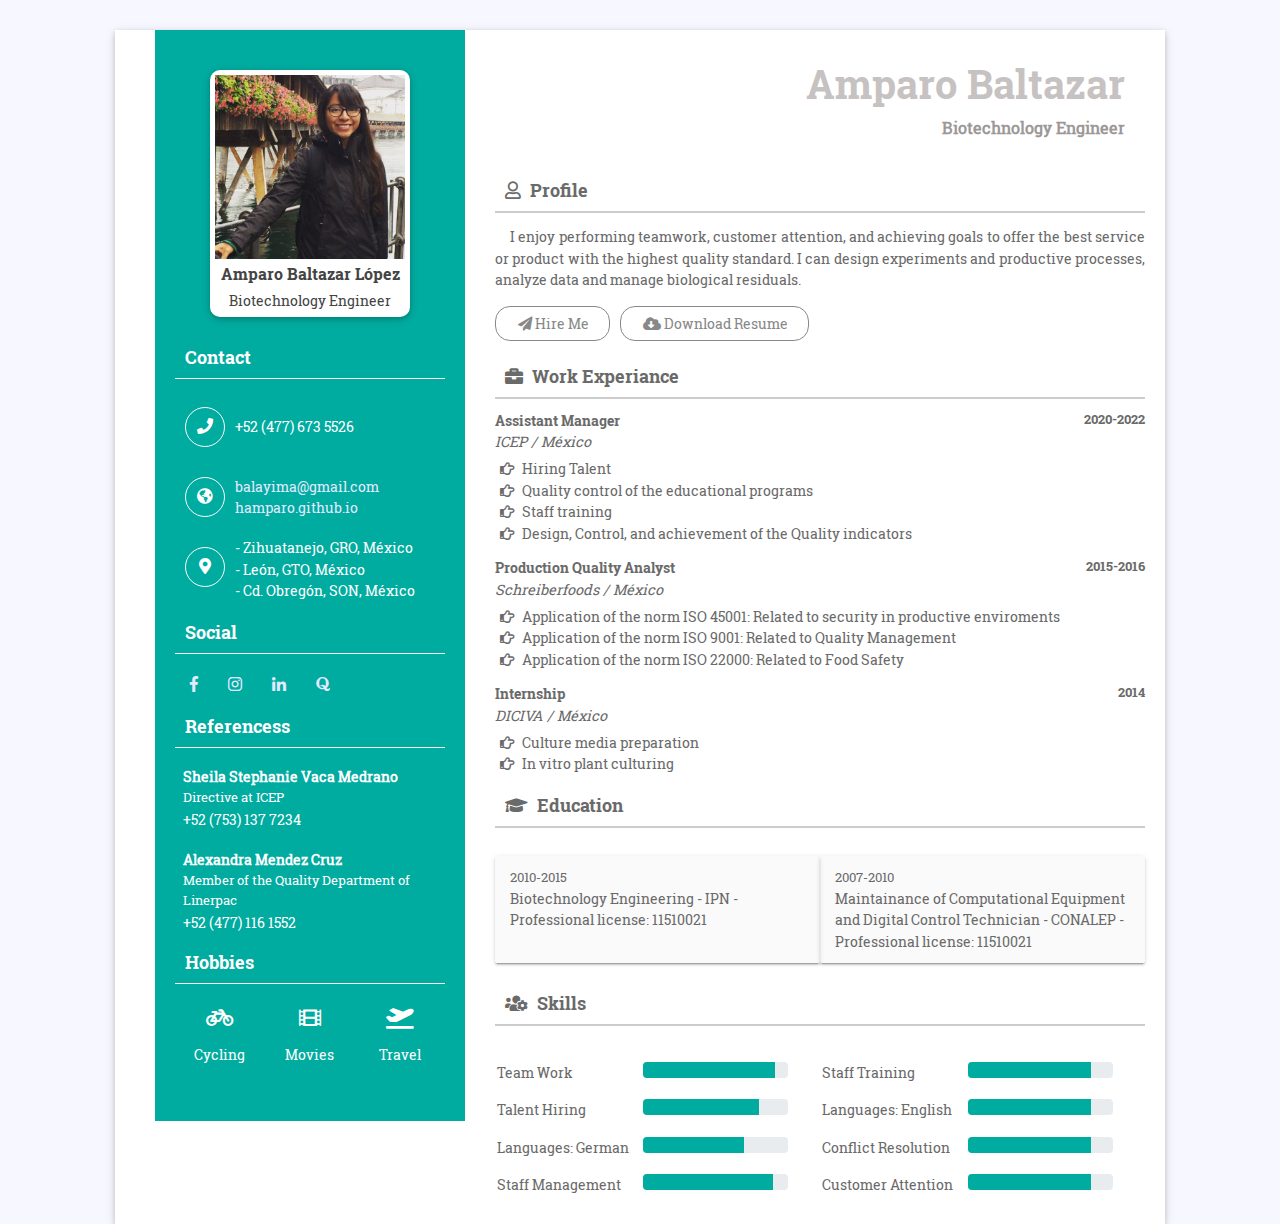
==== commit 56bfe0ff: "minor updates" ====
--- a/index.html
+++ b/index.html
@@ -37,7 +37,9 @@
                                 <i class="fas fa-globe-americas"></i>
                             </div>
                             <div class="detail">
-                                balayima@gmail.com
+                                <a href="mailto:balayima@gmail.com">balayima@gmail.com</a> 
+                                <br>
+                                <a href="https://hamparo.github.io/">hamparo.github.io</a> 
                             </div>
                         </div>
                         <div class="contact-box">
@@ -52,7 +54,7 @@
                                 - Cd. Obregón, SON, México
                             </div>
                         </div>
-                        <h4 class="ltitle">Contact</h4>
+                        <h4 class="ltitle">Social</h4>
                         <ul class="row social-link no-margin">
                             <a href="https://www.facebook.com/amparo.baltazar.5"><li><i class="fab fa-facebook-f"></i></li></a>
                             <a href="https://www.instagram.com/hammparo/"><li><i class="fab fa-instagram"></i></li></a>
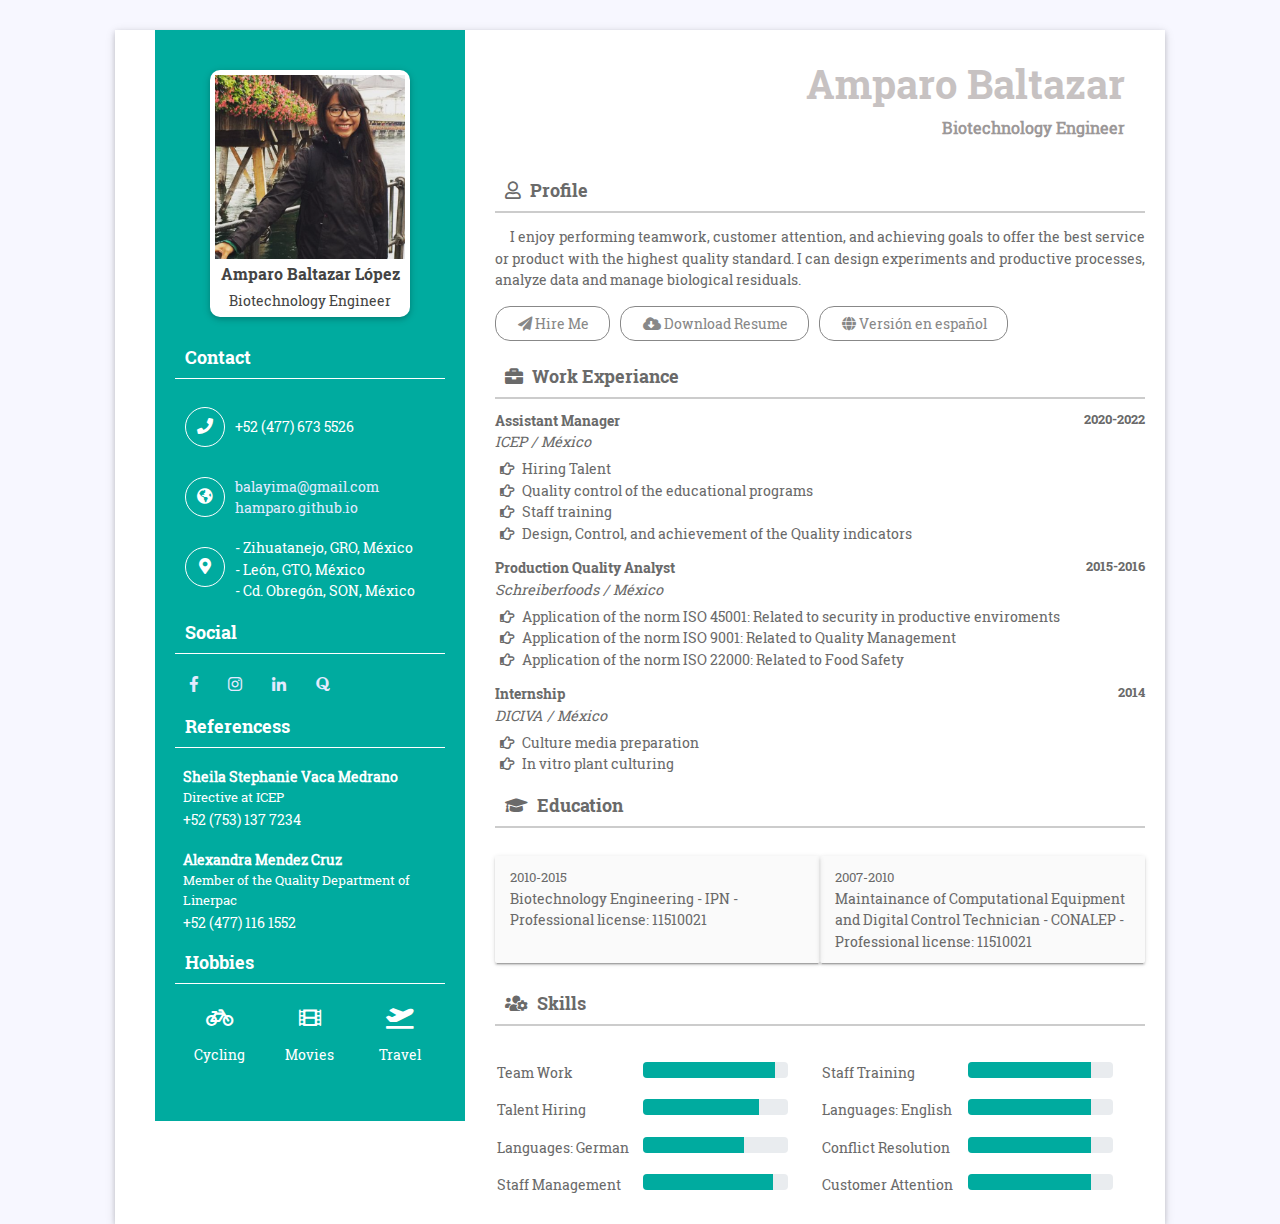
==== commit c4317bfc: "minor corrections" ====
--- a/index.html
+++ b/index.html
@@ -106,6 +106,9 @@
                                     <li>
                                         <a href="#"><i class="fas fa-cloud-download-alt"></i> Download Resume</a>
                                     </li>
+                                    <li>
+                                        <a href="./index_es.html"><i class="fas fa-globe"></i> Versión en español</a>
+                                    </li>
                                 </ul>
                             </div>
                         </div>
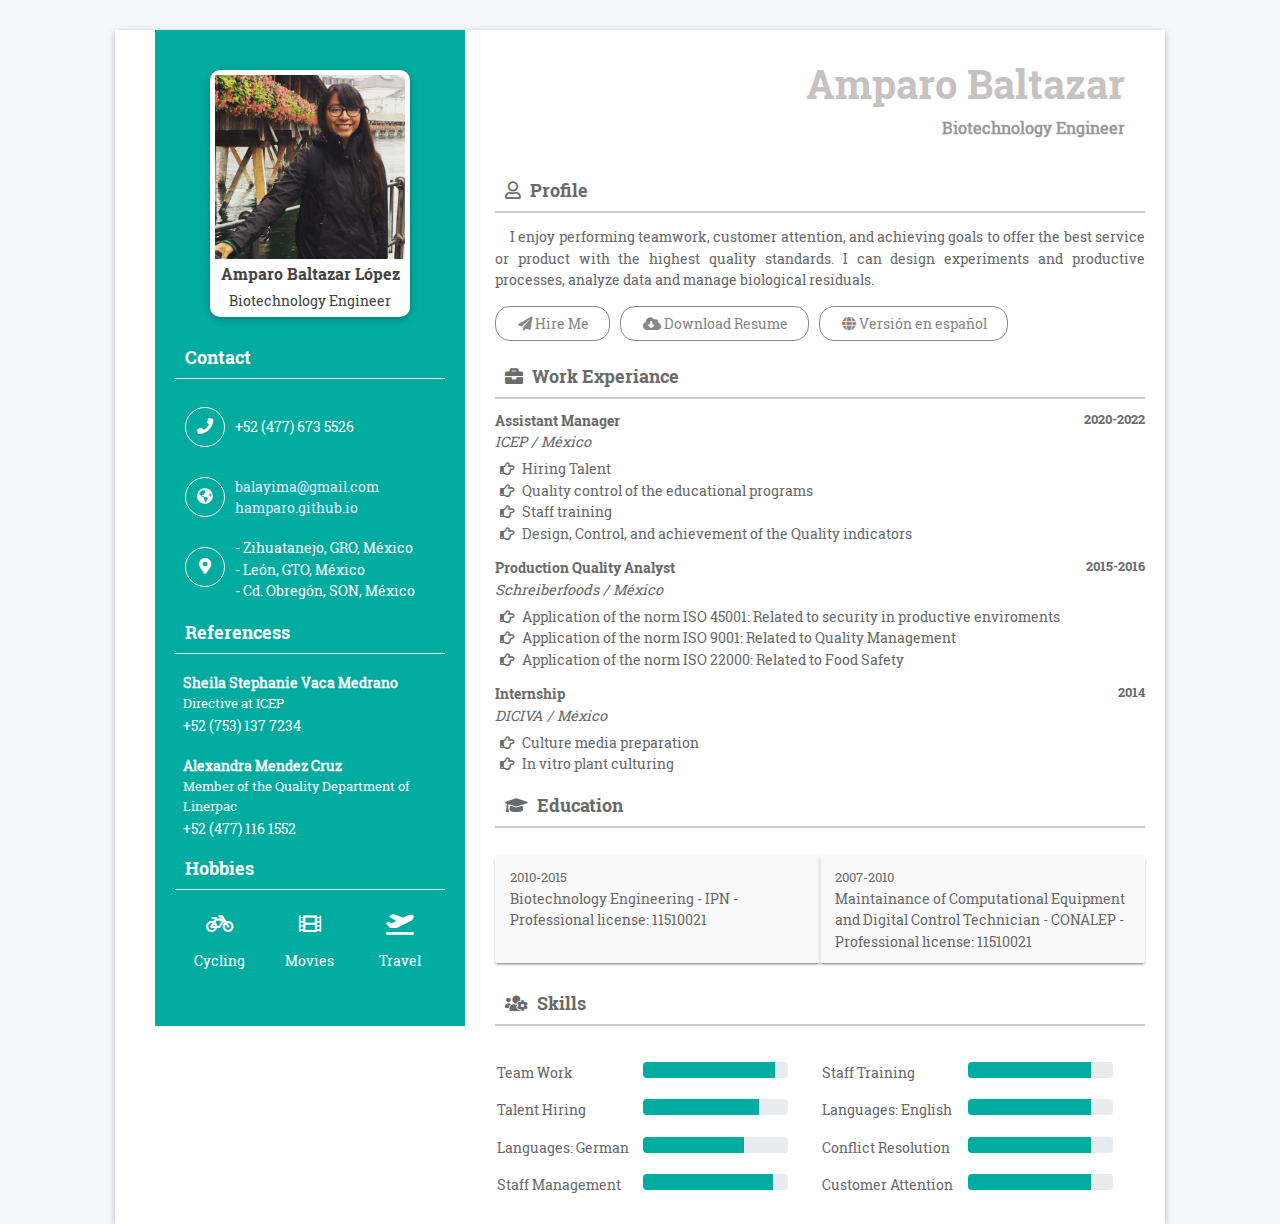
==== commit 6df344ce: "deleted_social" ====
--- a/index.html
+++ b/index.html
@@ -54,14 +54,7 @@
                                 - Cd. Obregón, SON, México
                             </div>
                         </div>
-                        <h4 class="ltitle">Social</h4>
-                        <ul class="row social-link no-margin">
-                            <a href="https://www.facebook.com/amparo.baltazar.5"><li><i class="fab fa-facebook-f"></i></li></a>
-                            <a href="https://www.instagram.com/hammparo/"><li><i class="fab fa-instagram"></i></li></a>
-                            <!-- <li><i class="fab fa-google-plus-g"></i></li> -->
-                            <a href="https://www.linkedin.com/in/amparo-baltazar-75599abb/?originalSubdomain=mx"><li><i class="fab fa-linkedin-in"></i></li></a>
-                            <a href="https://es.quora.com/profile/Amparo-Baltazar-L%C3%B3pez"><li><i class="fab fa-quora"></i></li></a>
-                        </ul>
+                        
                         <h4 class="ltitle">Referencess</h4>
 
                         <div class="refer-cov">
@@ -95,7 +88,7 @@
                         <h2 class="rit-titl"><i class="far fa-user"></i> Profile</h2>
                         <div class="about">
                             <p>
-                                I enjoy performing teamwork, customer attention, and achieving goals to offer the best service or product with the highest quality standard.
+                                I enjoy performing teamwork, customer attention, and achieving goals to offer the best service or product with the highest quality standards.
                                 I can design experiments and productive processes, analyze data and manage biological residuals.
                             </p>
                             <div class="btn-ro row no-margin">
@@ -104,7 +97,7 @@
                                         <a href="mailto:balayima@gmail.com"><i class="fas fa-paper-plane"></i> Hire Me</a>
                                     </li>
                                     <li>
-                                        <a href="#"><i class="fas fa-cloud-download-alt"></i> Download Resume</a>
+                                        <a href="./assets/cv/Amparo_Baltazar_López_Biotechnology_Engineer_en.pdf"><i class="fas fa-cloud-download-alt"></i> Download Resume</a>
                                     </li>
                                     <li>
                                         <a href="./index_es.html"><i class="fas fa-globe"></i> Versión en español</a>
@@ -278,4 +271,4 @@
 <script src="assets/js/script.js"></script>
 
 
-</html>+</html>
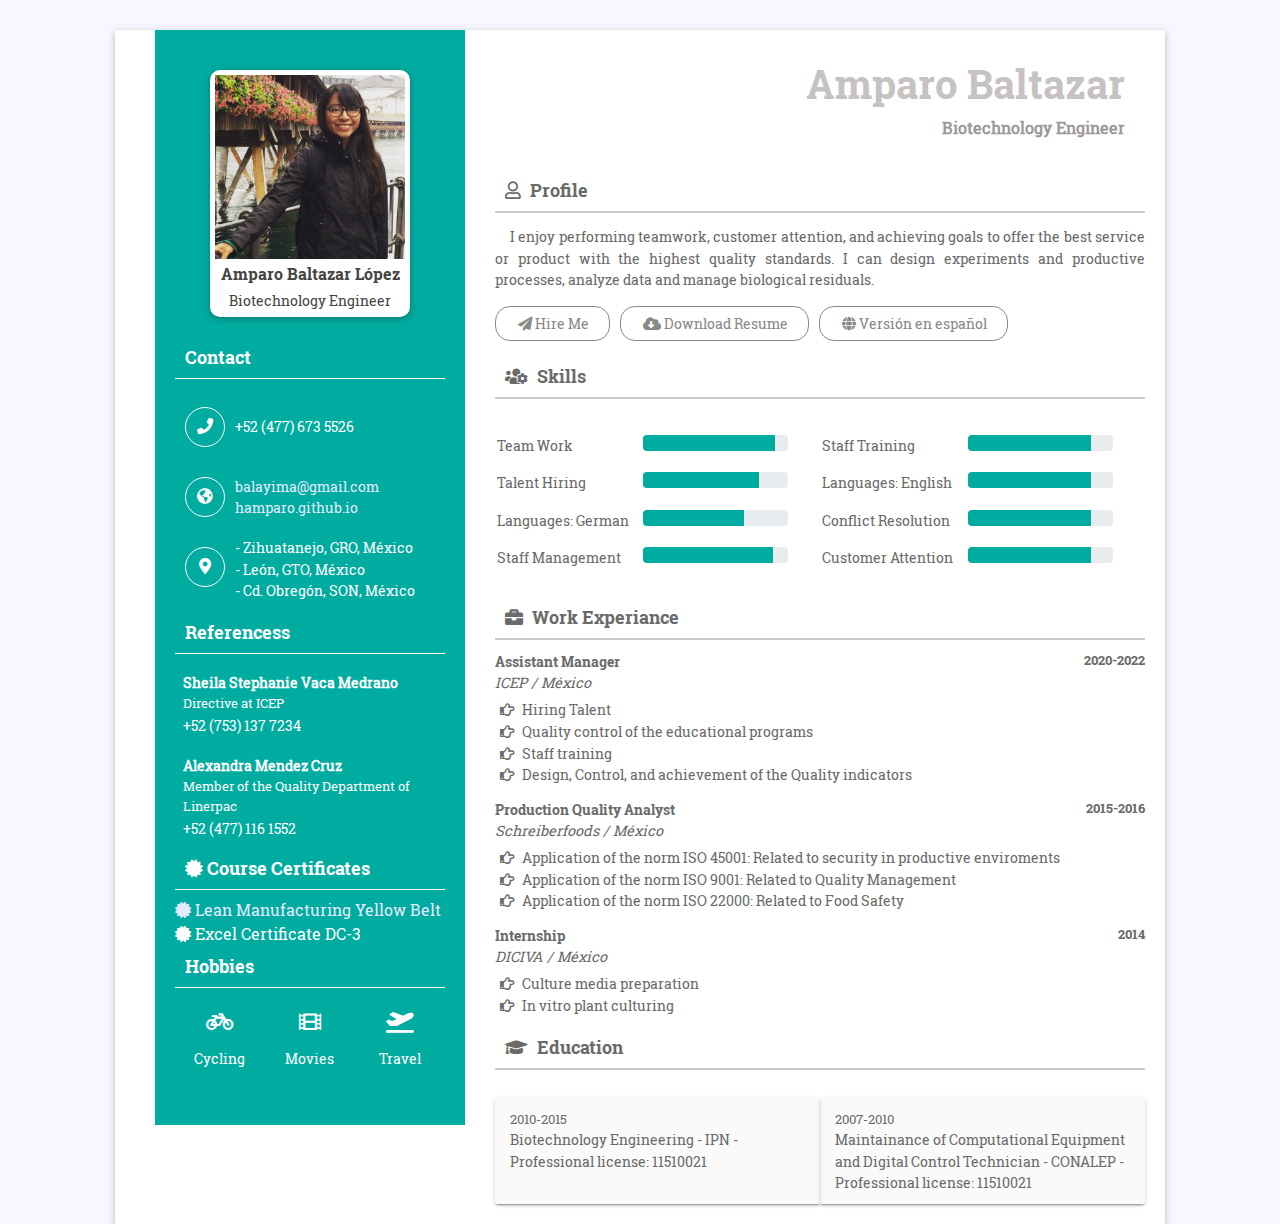
==== commit 73c870c6: "certificates and rearangement" ====
--- a/index.html
+++ b/index.html
@@ -67,6 +67,16 @@
                             <p>Member of the Quality Department of Linerpac </p>
                             <span>+52 (477) 116 1552</span>
                         </div>
+
+                        <h4 class="ltitle"><i class="fas fa-certificate"></i> Course Certificates</h4>
+                        <div class="work-exp">
+                            <!-- <i class="fa fa-eye"></i><h6"> Links to see certificates:</h6> -->
+                            <ul>
+                                <a href="./certificates/Lean_Manufacturing.jpeg"><li><i class="fas fa-certificate"></i> Lean Manufacturing Yellow Belt</li></a>
+                                <li><i class="fas fa-certificate"></i> Excel Certificate DC-3</li>
+                            </ul>
+                        </div>
+
                         <h4 class="ltitle">Hobbies</h4>
                         <ul class="hoby row no-margin">
                             <!-- <li><i class="fas fa-pencil-alt"></i> <br> Writing</li> -->
@@ -77,6 +87,7 @@
                             <!-- <li><i class="fas fa-gamepad"></i> <br> Games</li> -->
                             
                         </ul>
+                        
                     </div>
                 </div>
                 <div class="col-md-8 rt-div">
@@ -97,13 +108,116 @@
                                         <a href="mailto:balayima@gmail.com"><i class="fas fa-paper-plane"></i> Hire Me</a>
                                     </li>
                                     <li>
-                                        <a href="./assets/cv/Amparo_Baltazar_López_Biotechnology_Engineer_en.pdf"><i class="fas fa-cloud-download-alt"></i> Download Resume</a>
+                                        <a href="./assets/cv/Amparo_Baltazar_López_Biotechnology_Engineer.pdf"><i class="fas fa-cloud-download-alt"></i> Download Resume</a>
                                     </li>
                                     <li>
                                         <a href="./index_es.html"><i class="fas fa-globe"></i> Versión en español</a>
                                     </li>
                                 </ul>
                             </div>
+                        </div>
+                        
+                        <h2 class="rit-titl"><i class="fas fa-users-cog"></i> Skills</h2>
+                        <div class="profess-cover row no-margin">
+                            <div class="col-md-6">
+                                <div class=" prog-row row">
+                                    <div class="col-sm-6">
+                                        Team Work
+                                    </div>
+                                    <div class="col-sm-6">
+                                        <div class="progress">
+                                            <div class="progress-bar" role="progressbar" style="width: 91%" aria-valuenow="25" aria-valuemin="0" aria-valuemax="100"></div>
+                                        </div>
+                                    </div>
+                                </div>
+                            </div>
+                            <div class="col-md-6">
+                                <div class="row prog-row">
+                                    <div class="col-sm-6">
+                                        Staff Training
+                                    </div>
+                                    <div class="col-sm-6">
+                                        <div class="progress">
+                                            <div class="progress-bar" role="progressbar" style="width: 85%" aria-valuenow="25" aria-valuemin="0" aria-valuemax="100"></div>
+                                        </div>
+                                    </div>
+                                </div>
+                            </div>
+
+                            <div class="col-md-6">
+                                <div class="row prog-row">
+                                    <div class="col-sm-6">
+                                        Talent Hiring
+                                    </div>
+                                    <div class="col-sm-6">
+                                        <div class="progress">
+                                            <div class="progress-bar" role="progressbar" style="width: 80%" aria-valuenow="25" aria-valuemin="0" aria-valuemax="100"></div>
+                                        </div>
+                                    </div>
+                                </div>
+                            </div>
+                            <div class="col-md-6">
+                                <div class="row prog-row">
+                                    <div class="col-sm-6">
+                                        Languages: English
+                                    </div>
+                                    <div class="col-sm-6">
+                                        <div class="progress">
+                                            <div class="progress-bar" role="progressbar" style="width: 85%" aria-valuenow="25" aria-valuemin="0" aria-valuemax="100"></div>
+                                        </div>
+                                    </div>
+                                </div>
+                            </div>
+                            <div class="col-md-6">
+                                <div class="row prog-row">
+                                    <div class="col-sm-6">
+                                        Languages: German
+                                    </div>
+                                    <div class="col-sm-6">
+                                        <div class="progress">
+                                            <div class="progress-bar" role="progressbar" style="width: 70%" aria-valuenow="25" aria-valuemin="0" aria-valuemax="100"></div>
+                                        </div>
+                                    </div>
+                                </div>
+                            </div>
+                            <div class="col-md-6">
+                                <div class="row prog-row">
+                                    <div class="col-sm-6">
+                                        Conflict Resolution
+                                    </div>
+                                    <div class="col-sm-6">
+                                        <div class="progress">
+                                            <div class="progress-bar" role="progressbar" style="width: 85%" aria-valuenow="25" aria-valuemin="0" aria-valuemax="100"></div>
+                                        </div>
+                                    </div>
+                                </div>
+                            </div>
+                            <div class="col-md-6">
+                                <div class="row prog-row">
+                                    <div class="col-sm-6">
+                                        Staff Management
+                                    </div>
+                                    <div class="col-sm-6">
+                                        <div class="progress">
+                                            <div class="progress-bar" role="progressbar" style="width: 90%" aria-valuenow="25" aria-valuemin="0" aria-valuemax="100"></div>
+                                        </div>
+                                    </div>
+                                </div>
+                            </div>
+                            <div class="col-md-6">
+                                <div class="row prog-row">
+                                    <div class="col-sm-6">
+                                        Customer Attention
+                                    </div>
+                                    <div class="col-sm-6">
+                                        <div class="progress">
+                                            <div class="progress-bar" role="progressbar" style="width: 85%" aria-valuenow="25" aria-valuemin="0" aria-valuemax="100"></div>
+                                        </div>
+                                    </div>
+                                </div>
+                            </div>
+
+
                         </div>
 
                         <h2 class="rit-titl"><i class="fas fa-briefcase"></i> Work Experiance</h2>
@@ -153,111 +267,6 @@
                             </ul>
                         </div>
 
-                        <h2 class="rit-titl"><i class="fas fa-users-cog"></i> Skills</h2>
-                        <div class="profess-cover row no-margin">
-                            <div class="col-md-6">
-                                <div class=" prog-row row">
-                                    <div class="col-sm-6">
-                                        Team Work
-                                    </div>
-                                    <div class="col-sm-6">
-                                        <div class="progress">
-                                            <div class="progress-bar" role="progressbar" style="width: 91%" aria-valuenow="25" aria-valuemin="0" aria-valuemax="100"></div>
-                                        </div>
-                                    </div>
-                                </div>
-                            </div>
-                            <div class="col-md-6">
-                                <div class="row prog-row">
-                                    <div class="col-sm-6">
-                                        Staff Training
-                                    </div>
-                                    <div class="col-sm-6">
-                                        <div class="progress">
-                                            <div class="progress-bar" role="progressbar" style="width: 85%" aria-valuenow="25" aria-valuemin="0" aria-valuemax="100"></div>
-                                        </div>
-                                    </div>
-                                </div>
-                            </div>
-
-                            <div class="col-md-6">
-                                <div class="row prog-row">
-                                    <div class="col-sm-6">
-                                        Talent Hiring
-                                    </div>
-                                    <div class="col-sm-6">
-                                        <div class="progress">
-                                            <div class="progress-bar" role="progressbar" style="width: 80%" aria-valuenow="25" aria-valuemin="0" aria-valuemax="100"></div>
-                                        </div>
-                                    </div>
-                                </div>
-                            </div>
-                            <div class="col-md-6">
-                                <div class="row prog-row">
-                                    <div class="col-sm-6">
-                                        Languages: English
-                                    </div>
-                                    <div class="col-sm-6">
-                                        <div class="progress">
-                                            <div class="progress-bar" role="progressbar" style="width: 85%" aria-valuenow="25" aria-valuemin="0" aria-valuemax="100"></div>
-                                        </div>
-                                    </div>
-                                </div>
-                            </div>
-                            <div class="col-md-6">
-                                <div class="row prog-row">
-                                    <div class="col-sm-6">
-                                        Languages: German
-                                    </div>
-                                    <div class="col-sm-6">
-                                        <div class="progress">
-                                            <div class="progress-bar" role="progressbar" style="width: 70%" aria-valuenow="25" aria-valuemin="0" aria-valuemax="100"></div>
-                                        </div>
-                                    </div>
-                                </div>
-                            </div>
-                            <div class="col-md-6">
-                                <div class="row prog-row">
-                                    <div class="col-sm-6">
-                                        Conflict Resolution
-                                    </div>
-                                    <div class="col-sm-6">
-                                        <div class="progress">
-                                            <div class="progress-bar" role="progressbar" style="width: 85%" aria-valuenow="25" aria-valuemin="0" aria-valuemax="100"></div>
-                                        </div>
-                                    </div>
-                                </div>
-                            </div>
-                            <div class="col-md-6">
-                                <div class="row prog-row">
-                                    <div class="col-sm-6">
-                                        Staff Management
-                                    </div>
-                                    <div class="col-sm-6">
-                                        <div class="progress">
-                                            <div class="progress-bar" role="progressbar" style="width: 90%" aria-valuenow="25" aria-valuemin="0" aria-valuemax="100"></div>
-                                        </div>
-                                    </div>
-                                </div>
-                            </div>
-                            <div class="col-md-6">
-                                <div class="row prog-row">
-                                    <div class="col-sm-6">
-                                        Customer Attention
-                                    </div>
-                                    <div class="col-sm-6">
-                                        <div class="progress">
-                                            <div class="progress-bar" role="progressbar" style="width: 85%" aria-valuenow="25" aria-valuemin="0" aria-valuemax="100"></div>
-                                        </div>
-                                    </div>
-                                </div>
-                            </div>
-
-
-
-
-
-                        </div>
                     </div>
                 </div>
             </div>
